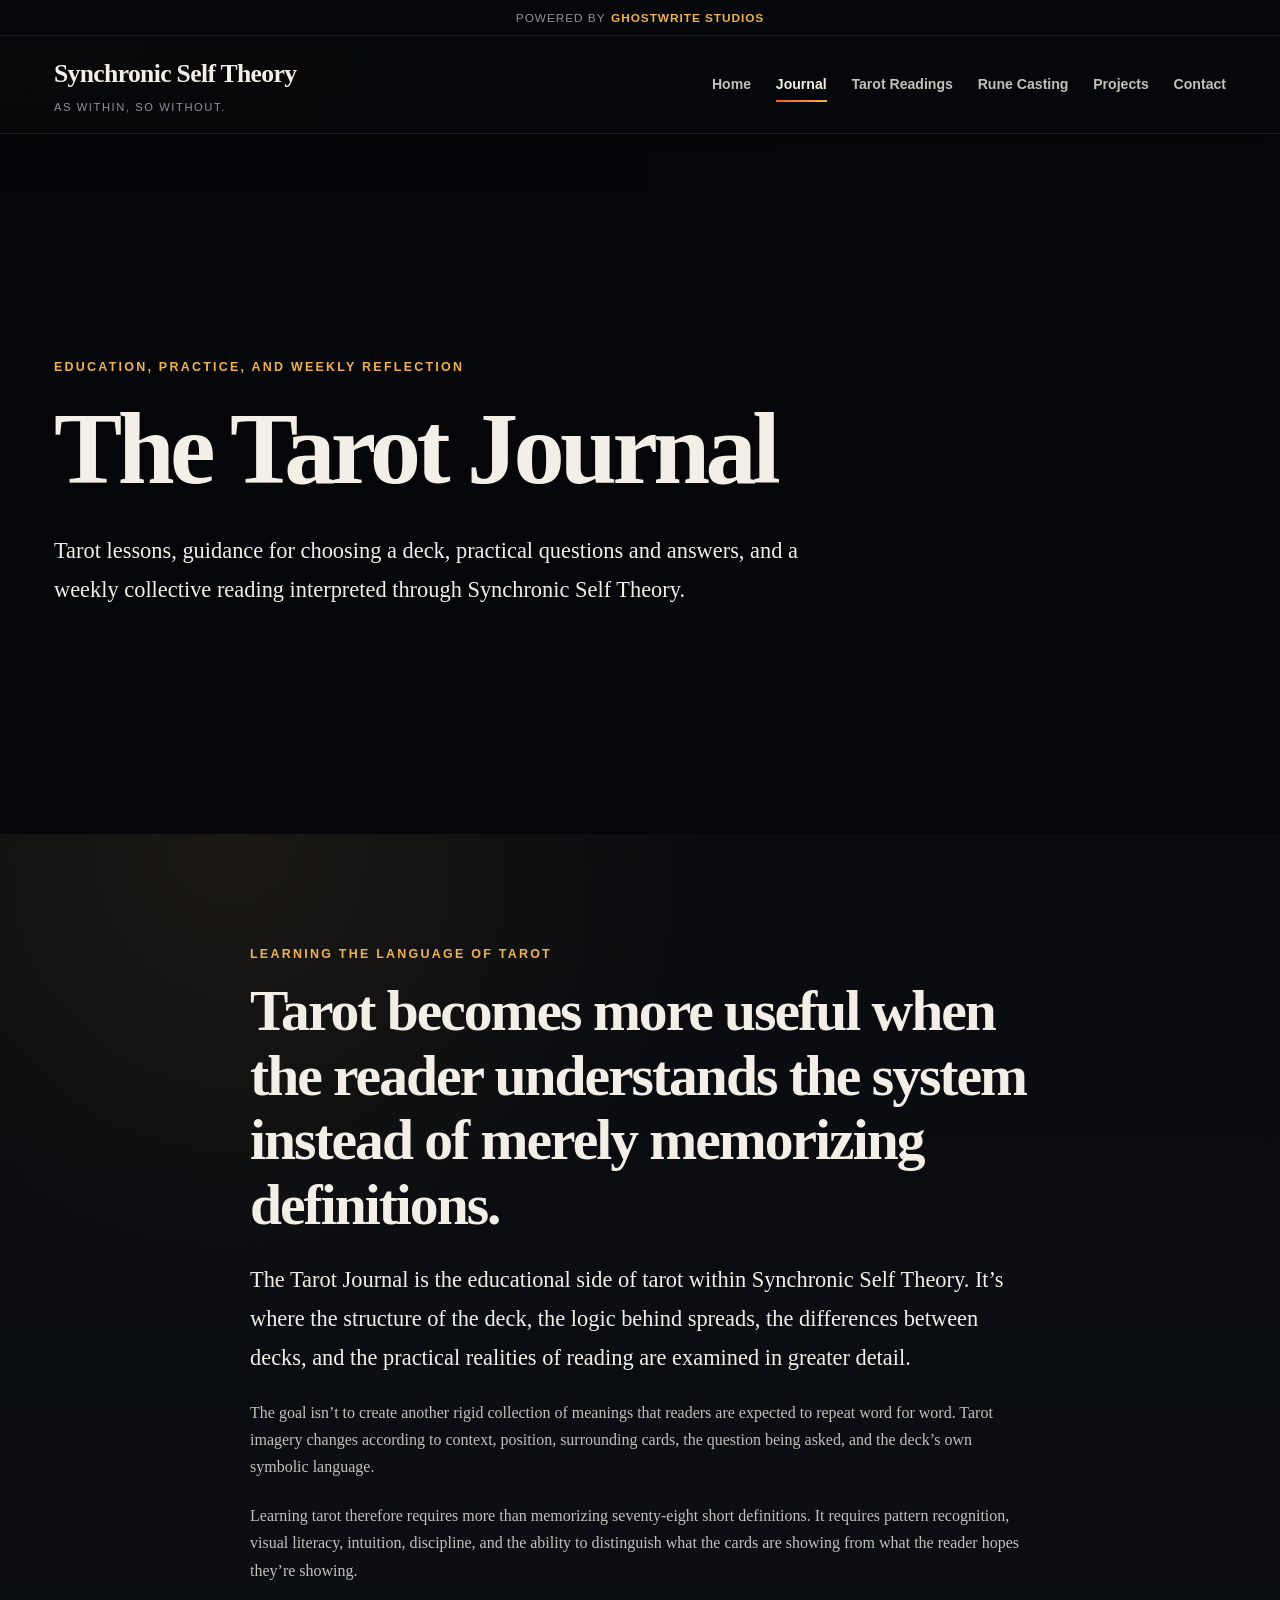
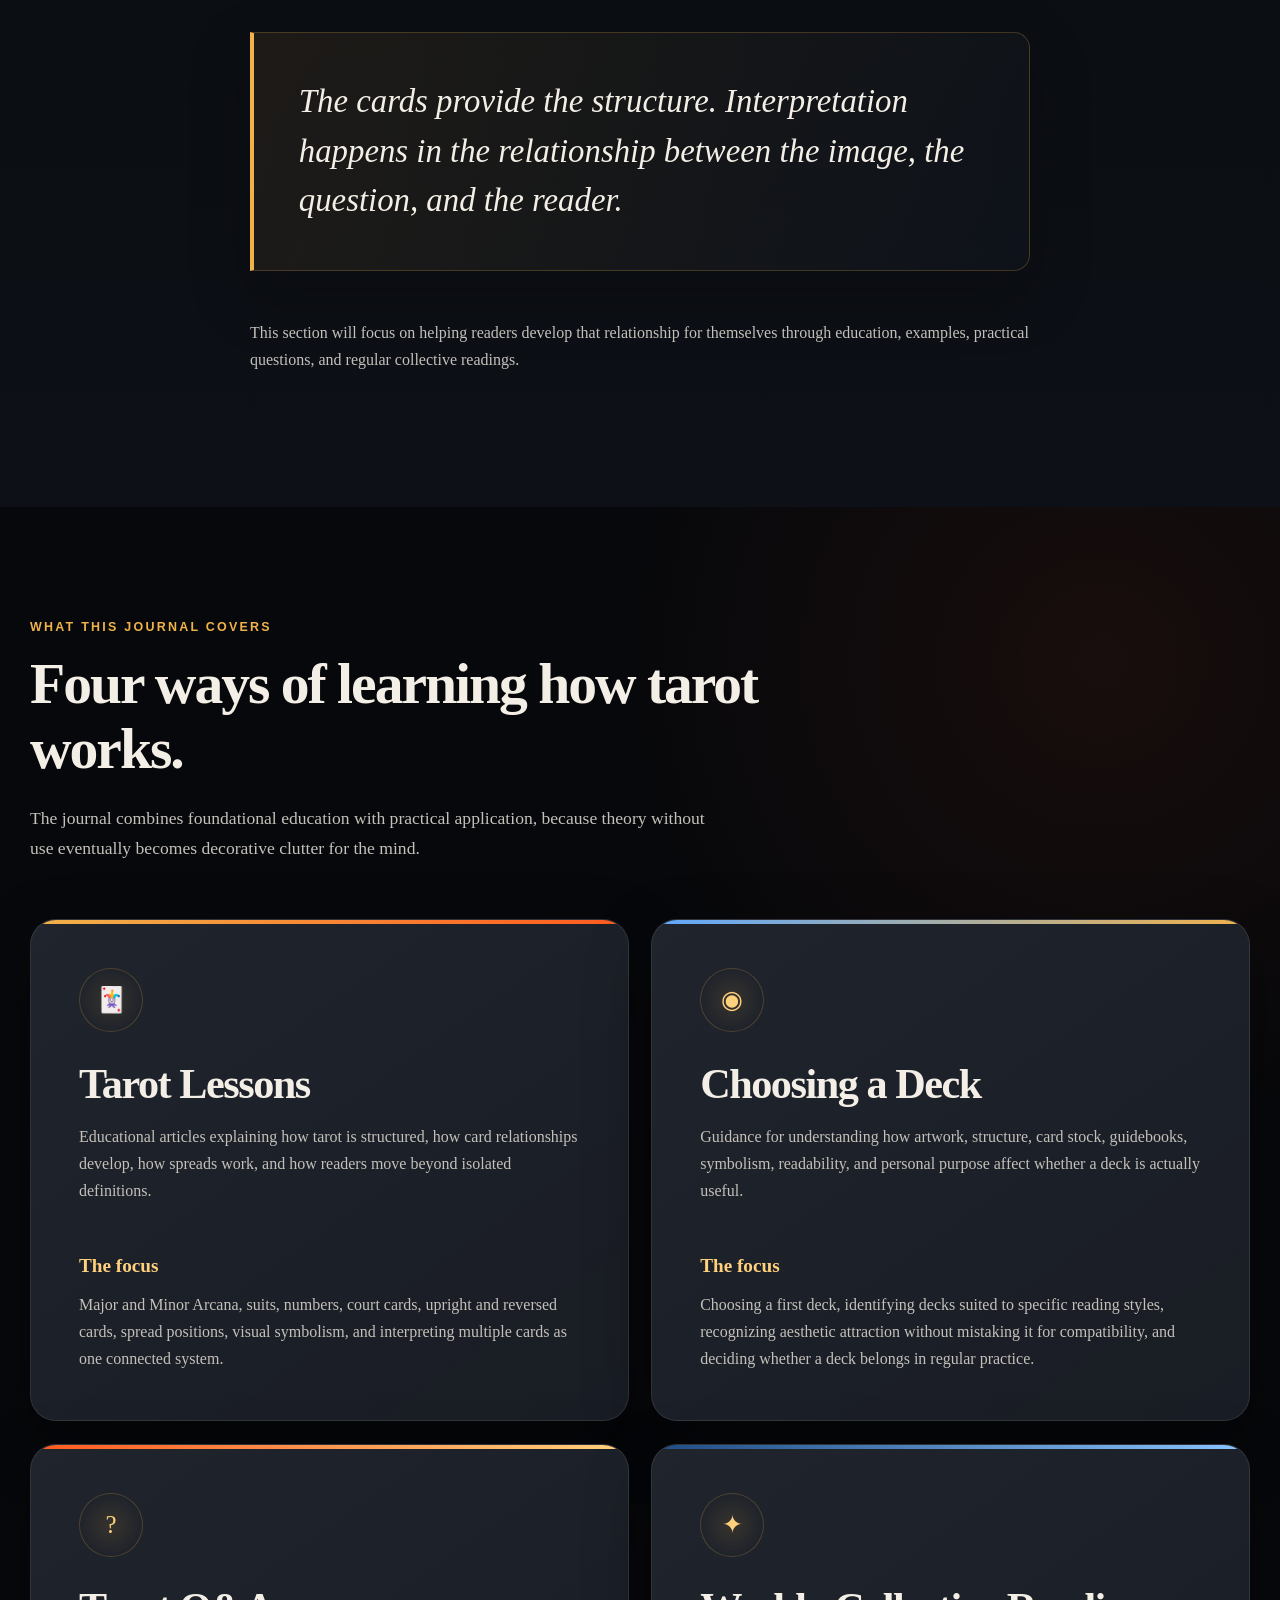
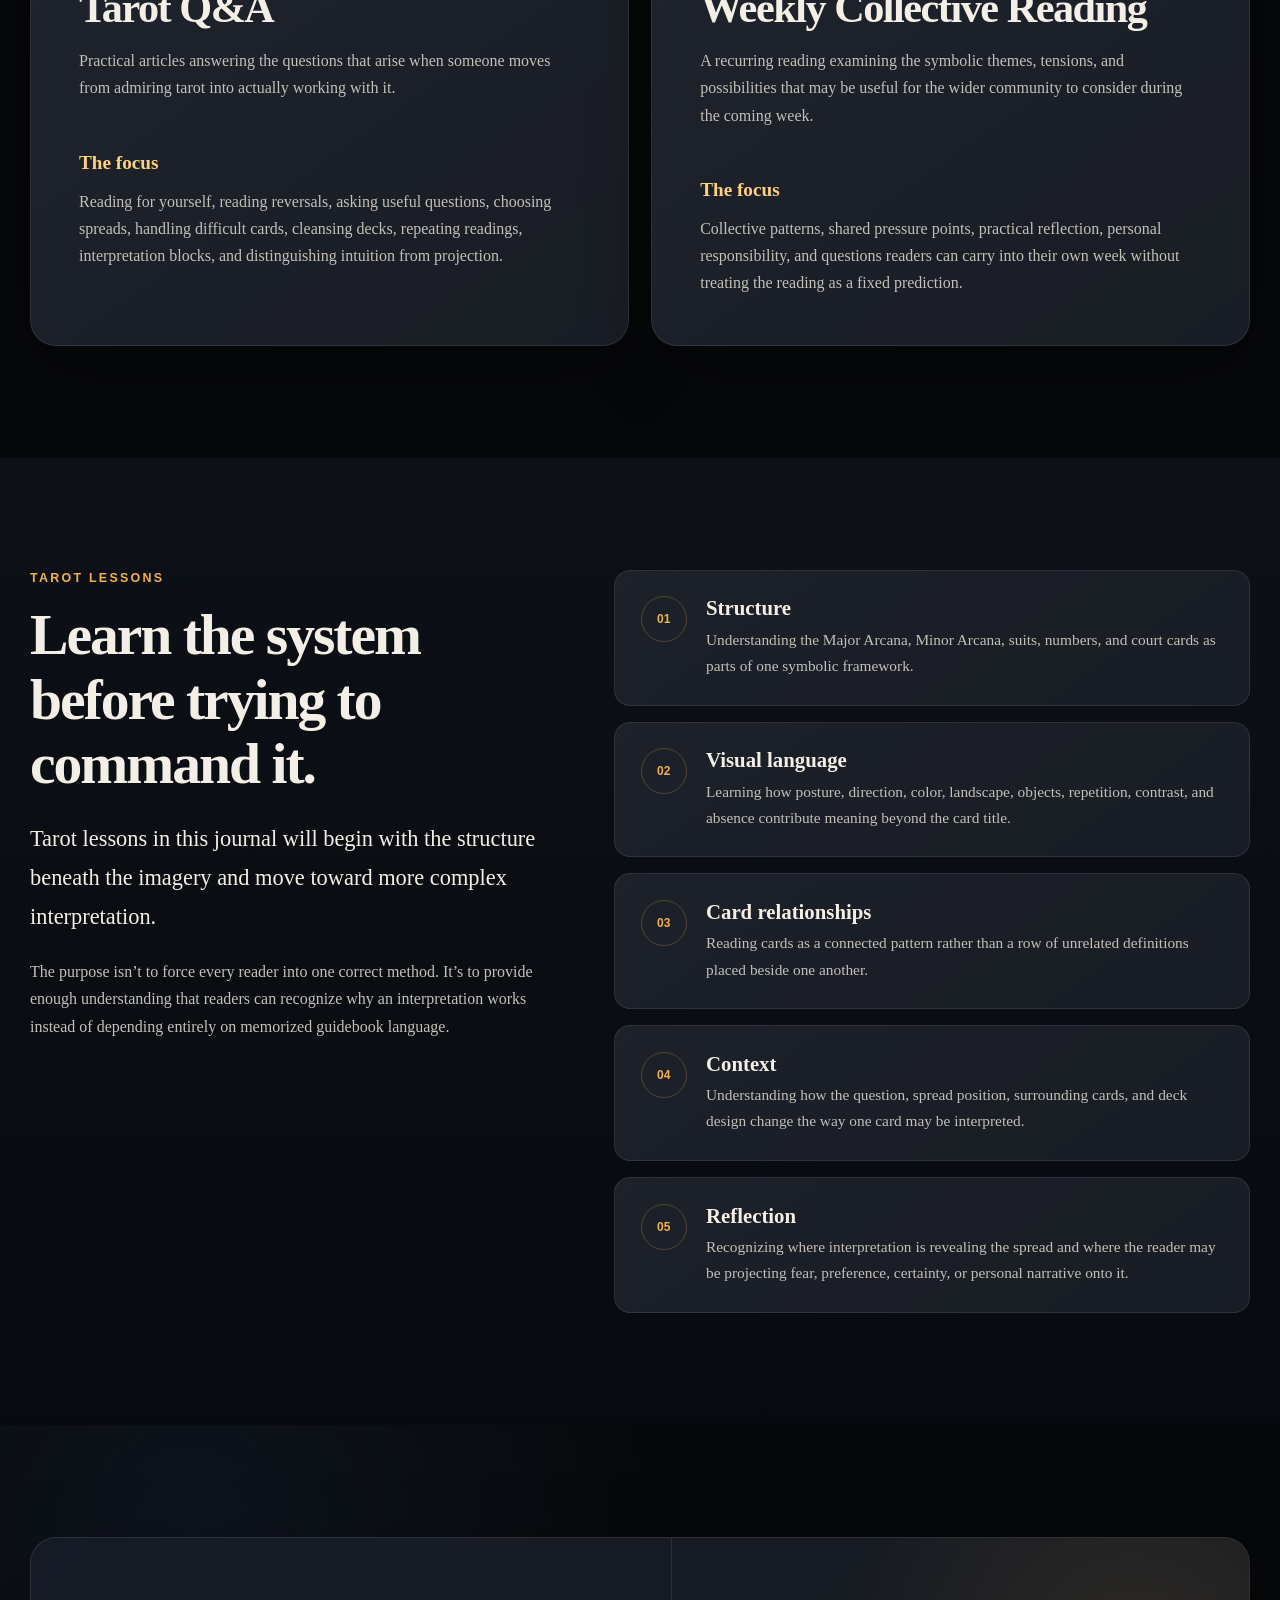
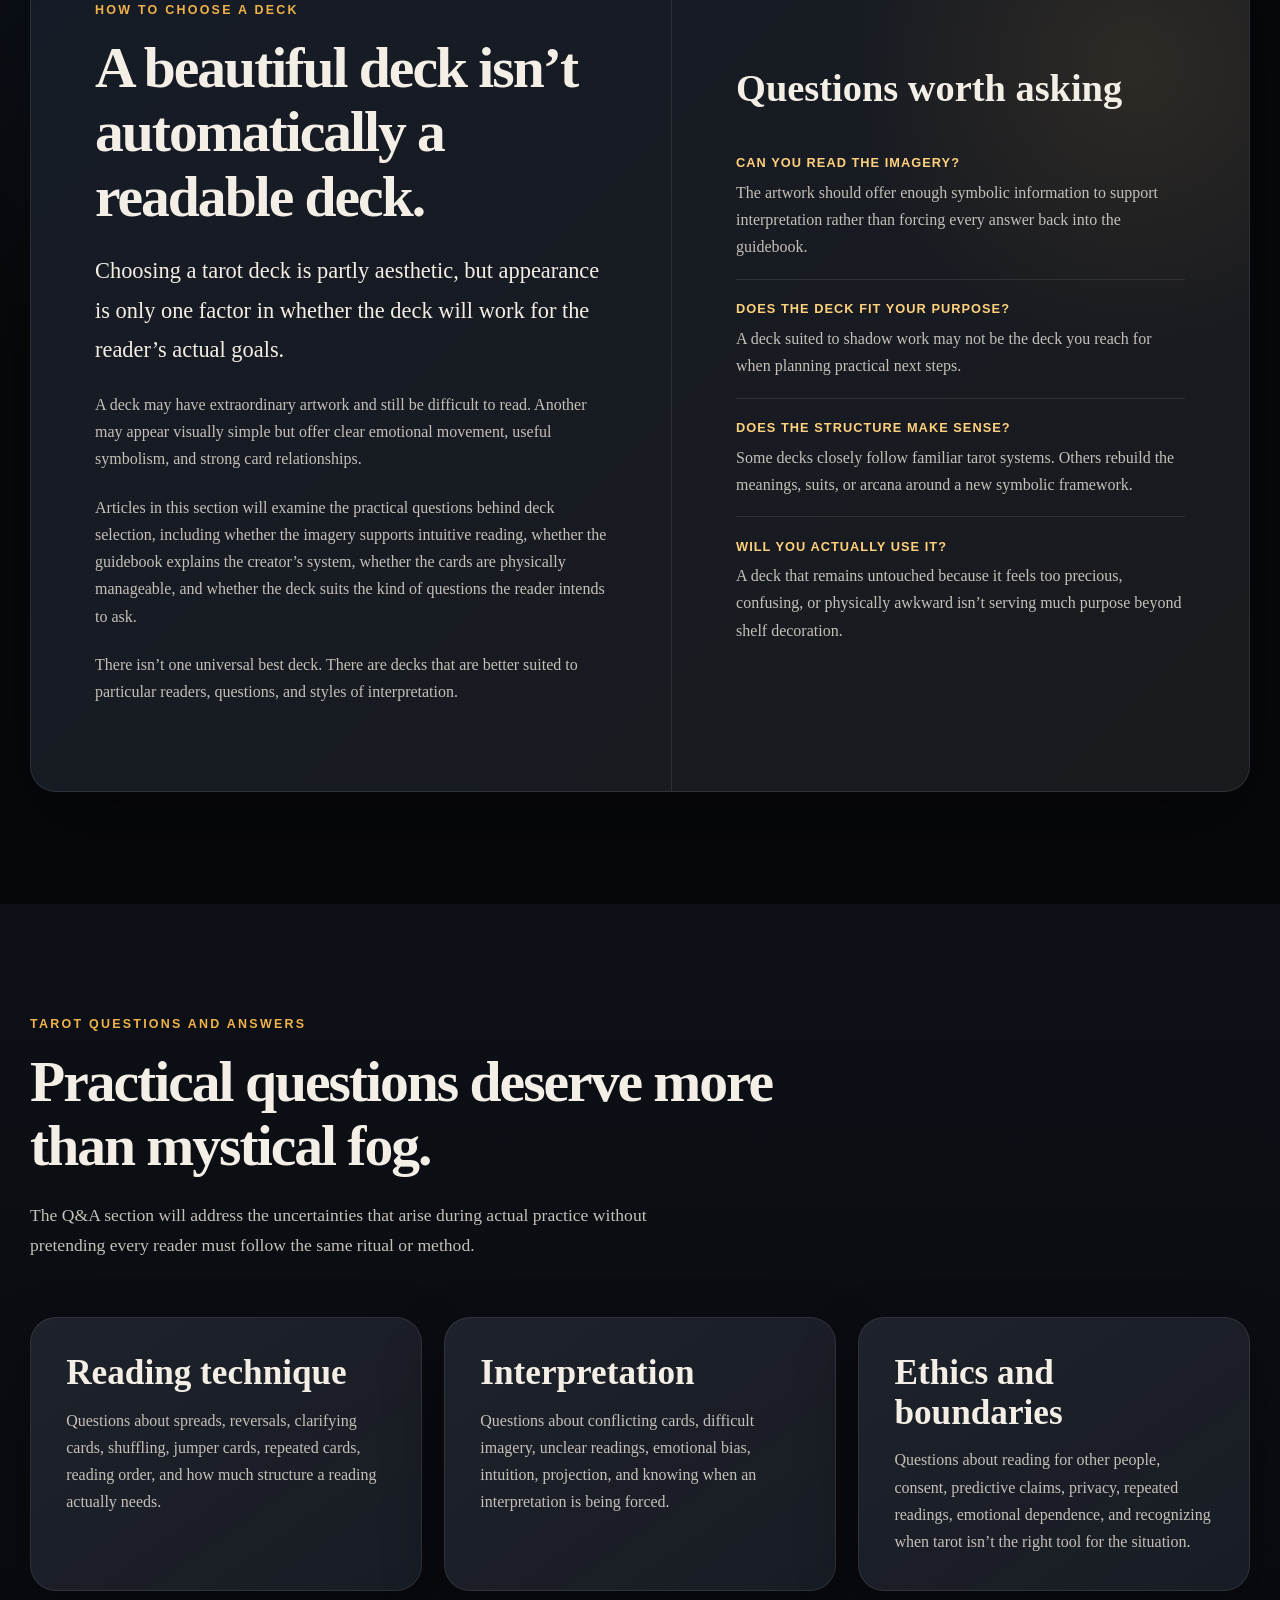
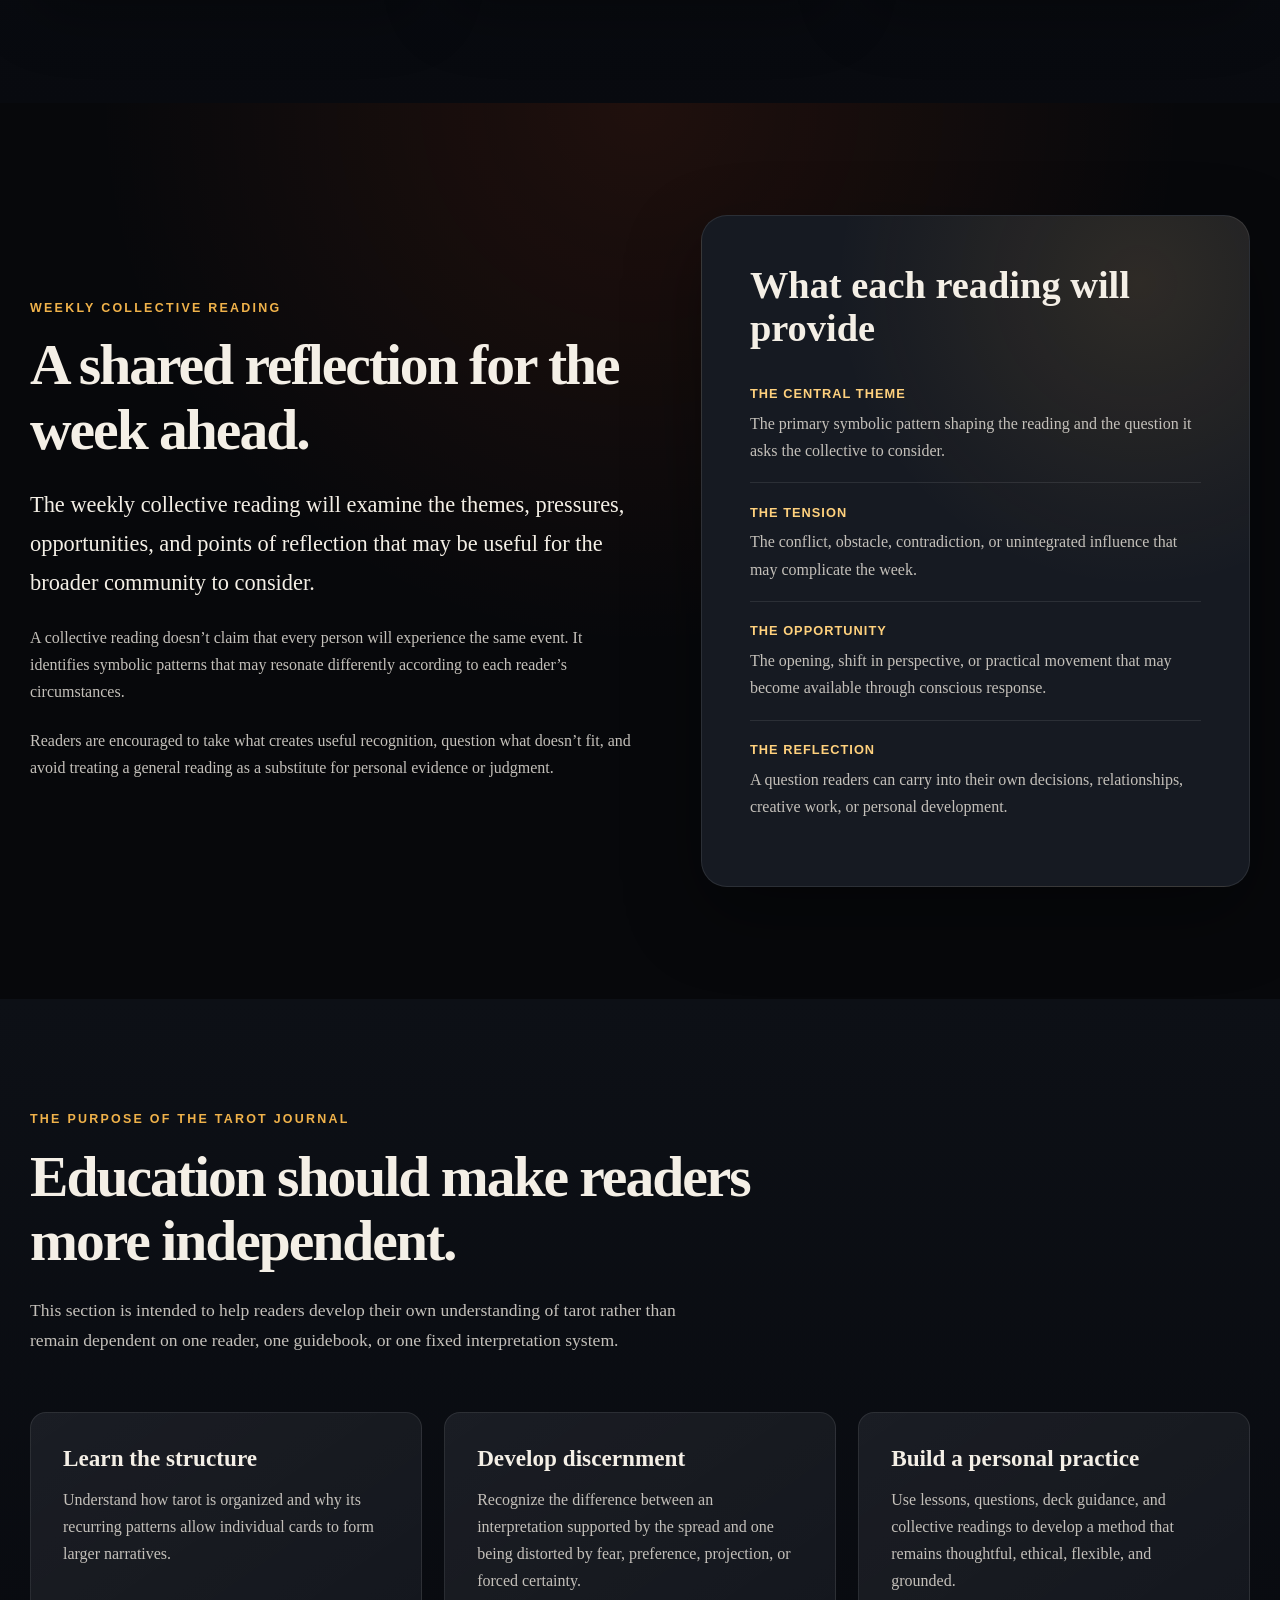
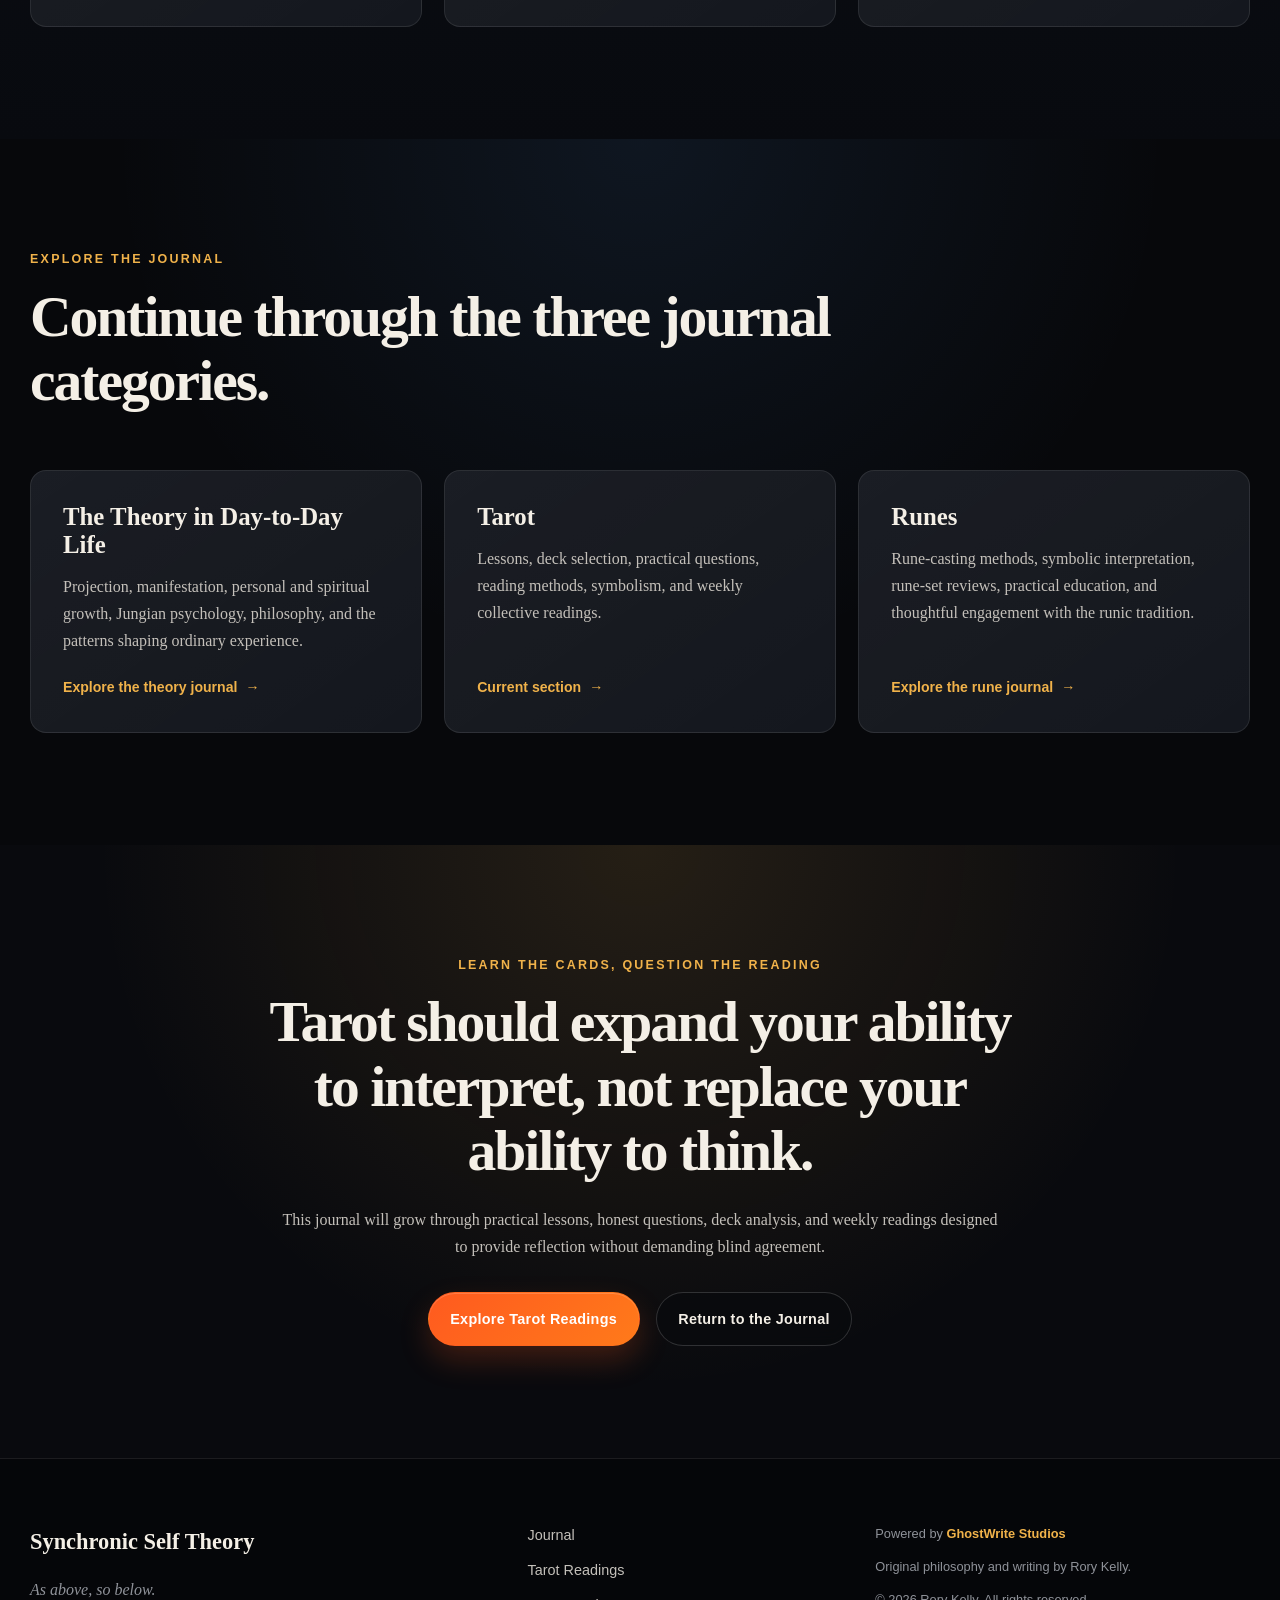
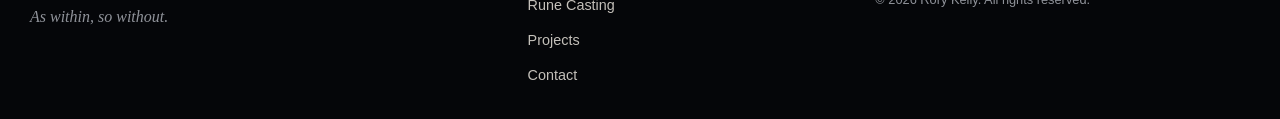
==== pages/journal/tarot.html @ 8499b9e8 "Add Synchronic Self Theory site content" ====
<!DOCTYPE html>
<html lang="en">
<head>
  <meta charset="UTF-8">

  <meta
    name="viewport"
    content="width=device-width, initial-scale=1.0"
  >

  <title>
    Tarot Journal | Synchronic Self Theory
  </title>

  <meta
    name="description"
    content="Explore tarot lessons, guidance for choosing a tarot deck, tarot Q&A articles, and weekly collective readings through the Synchronic Self Theory Journal."
  >

  <meta
    name="keywords"
    content="tarot lessons, how to choose a tarot deck, tarot questions and answers, weekly tarot reading, collective tarot reading, tarot education, Synchronic Self Theory, Rory Kelly"
  >

  <meta name="author" content="Rory Kelly">

  <meta
    property="og:title"
    content="Tarot Journal | Synchronic Self Theory"
  >

  <meta
    property="og:description"
    content="Tarot lessons, deck selection guidance, practical questions, and weekly collective readings."
  >

  <meta
    property="og:type"
    content="website"
  >

  <meta
    property="og:url"
    content="https://synchronicselftheory.com/pages/journal/tarot.html"
  >

  <meta
    property="og:image"
    content="https://synchronicselftheory.com/trickster-spread(1).png"
  >

  <link
    rel="canonical"
    href="https://synchronicselftheory.com/pages/journal/tarot.html"
  >

  <link
    rel="stylesheet"
    href="../../styles.css"
  >

  <style>
    /* ======================================================
       TAROT JOURNAL LANDING PAGE
       Applies only to pages/journal/tarot.html
       ====================================================== */

    .tarot-journal-hero {
      position: relative;
      display: grid;
      min-height: 700px;
      overflow: hidden;
      place-items: center;
      isolation: isolate;
    }

    .tarot-journal-hero::before {
      position: absolute;
      inset: 0;
      z-index: -3;
      background-image: url("../../trickster-spread(1).png");
      background-position: center 48%;
      background-size: cover;
      content: "";
      filter:
        brightness(0.42)
        contrast(1.08)
        saturate(0.82);
      transform: scale(1.025);
    }

    .tarot-journal-hero::after {
      position: absolute;
      inset: 0;
      z-index: -2;
      background:
        linear-gradient(
          90deg,
          rgba(5, 6, 9, 0.98) 0%,
          rgba(5, 6, 9, 0.84) 46%,
          rgba(5, 6, 9, 0.5) 76%,
          rgba(5, 6, 9, 0.67) 100%
        ),
        linear-gradient(
          180deg,
          rgba(5, 6, 9, 0.12) 0%,
          rgba(5, 6, 9, 0.34) 55%,
          rgba(5, 6, 9, 0.98) 100%
        );
      content: "";
    }

    .tarot-journal-hero-inner {
      width: min(100%, var(--max-width));
      margin: 0 auto;
      padding: 8rem 1.5rem;
    }

    .tarot-journal-hero-copy {
      max-width: 920px;
    }

    .tarot-journal-hero h1 {
      max-width: 1000px;
      margin-bottom: 1.5rem;
      font-size: clamp(3.3rem, 8vw, 7.2rem);
    }

    .tarot-journal-hero .lead {
      max-width: 790px;
      margin-bottom: 0;
    }

    .journal-introduction {
      background:
        radial-gradient(
          circle at 18% 0%,
          rgba(240, 178, 74, 0.08),
          transparent 30rem
        ),
        linear-gradient(
          180deg,
          #090b0f,
          #0d1016
        );
    }

    .journal-introduction .section-inner {
      max-width: 900px;
    }

    .journal-principle {
      margin: 3rem 0;
      padding: clamp(1.8rem, 4vw, 2.8rem);
      border: 1px solid rgba(240, 178, 74, 0.22);
      border-left: 4px solid var(--gold);
      border-radius:
        0
        var(--radius-medium)
        var(--radius-medium)
        0;
      background:
        linear-gradient(
          120deg,
          rgba(240, 178, 74, 0.08),
          rgba(94, 168, 255, 0.025)
        );
      box-shadow: 0 24px 60px rgba(0, 0, 0, 0.25);
    }

    .journal-principle p {
      margin-bottom: 0;
      color: var(--text-primary);
      font-size: clamp(1.3rem, 3vw, 2.05rem);
      font-style: italic;
      line-height: 1.5;
    }

    .coverage-section {
      background:
        radial-gradient(
          circle at 86% 10%,
          rgba(255, 90, 31, 0.07),
          transparent 30rem
        ),
        var(--background);
    }

    .coverage-grid {
      display: grid;
      gap: 1.4rem;
      grid-template-columns: repeat(2, minmax(0, 1fr));
    }

    .coverage-card {
      position: relative;
      display: flex;
      min-height: 100%;
      padding: clamp(2rem, 4vw, 3rem);
      overflow: hidden;
      border: 1px solid var(--border-subtle);
      border-radius: var(--radius-large);
      background:
        linear-gradient(
          145deg,
          rgba(255, 255, 255, 0.042),
          rgba(255, 255, 255, 0.01)
        ),
        var(--background-card);
      box-shadow: 0 25px 68px rgba(0, 0, 0, 0.33);
      flex-direction: column;
      transition:
        transform var(--transition),
        border-color var(--transition),
        box-shadow var(--transition),
        background var(--transition);
    }

    .coverage-card::before {
      position: absolute;
      top: 0;
      right: 0;
      left: 0;
      height: 4px;
      content: "";
    }

    .coverage-card:nth-child(1)::before {
      background: linear-gradient(
        90deg,
        var(--gold),
        var(--fire)
      );
    }

    .coverage-card:nth-child(2)::before {
      background: linear-gradient(
        90deg,
        var(--storm),
        var(--gold)
      );
    }

    .coverage-card:nth-child(3)::before {
      background: linear-gradient(
        90deg,
        var(--fire),
        var(--gold-soft)
      );
    }

    .coverage-card:nth-child(4)::before {
      background: linear-gradient(
        90deg,
        var(--storm-deep),
        var(--storm-bright)
      );
    }

    .coverage-card:hover {
      border-color: rgba(240, 178, 74, 0.34);
      background: var(--background-card-hover);
      box-shadow: 0 34px 80px rgba(0, 0, 0, 0.43);
      transform: translateY(-6px);
    }

    .coverage-icon {
      display: grid;
      width: 64px;
      height: 64px;
      margin-bottom: 1.7rem;
      border: 1px solid rgba(240, 178, 74, 0.22);
      border-radius: 50%;
      background:
        radial-gradient(
          circle,
          rgba(240, 178, 74, 0.12),
          transparent 72%
        );
      color: var(--gold-soft);
      font-size: 1.55rem;
      place-items: center;
    }

    .coverage-card h2 {
      margin-bottom: 1rem;
      font-size: clamp(1.9rem, 3.3vw, 3rem);
    }

    .coverage-card h3 {
      margin-top: 1.8rem;
      color: var(--gold-soft);
      font-size: 1.2rem;
    }

    .coverage-card p:last-child {
      margin-bottom: 0;
    }

    .coverage-card p {
      flex-grow: 0;
    }

    .lesson-section {
      background:
        linear-gradient(
          180deg,
          #0d1016,
          #080a0f
        );
    }

    .lesson-layout {
      display: grid;
      align-items: start;
      gap: 4rem;
      grid-template-columns:
        minmax(0, 0.9fr)
        minmax(0, 1.1fr);
    }

    .lesson-copy {
      position: sticky;
      top: 2rem;
    }

    .lesson-copy h2 {
      font-size: clamp(2.3rem, 4.5vw, 4.2rem);
    }

    .lesson-list {
      display: grid;
      gap: 1rem;
    }

    .lesson-item {
      display: grid;
      padding: 1.6rem;
      border: 1px solid var(--border-subtle);
      border-radius: var(--radius-medium);
      background:
        linear-gradient(
          145deg,
          rgba(255, 255, 255, 0.032),
          rgba(255, 255, 255, 0.008)
        ),
        var(--background-card);
      gap: 1.2rem;
      grid-template-columns: auto minmax(0, 1fr);
    }

    .lesson-number {
      display: grid;
      width: 46px;
      height: 46px;
      border: 1px solid rgba(240, 178, 74, 0.25);
      border-radius: 50%;
      color: var(--gold);
      font-family:
        Arial,
        Helvetica,
        sans-serif;
      font-size: 0.75rem;
      font-weight: 800;
      place-items: center;
    }

    .lesson-item h3 {
      margin-bottom: 0.45rem;
      font-size: 1.3rem;
    }

    .lesson-item p {
      margin-bottom: 0;
      font-size: 0.96rem;
    }

    .deck-choice-section {
      background:
        radial-gradient(
          circle at 15% 10%,
          rgba(94, 168, 255, 0.08),
          transparent 29rem
        ),
        var(--background);
    }

    .deck-choice-panel {
      display: grid;
      overflow: hidden;
      border: 1px solid var(--border-subtle);
      border-radius: var(--radius-large);
      background:
        linear-gradient(
          135deg,
          rgba(94, 168, 255, 0.045),
          rgba(240, 178, 74, 0.035)
        ),
        var(--background-raised);
      box-shadow: 0 32px 86px rgba(0, 0, 0, 0.38);
      grid-template-columns:
        minmax(0, 1fr)
        minmax(0, 0.9fr);
    }

    .deck-choice-copy,
    .deck-choice-questions {
      padding: clamp(2.2rem, 5vw, 4.5rem);
    }

    .deck-choice-copy {
      border-right: 1px solid var(--border-subtle);
    }

    .deck-choice-copy h2 {
      font-size: clamp(2.3rem, 4.5vw, 4.2rem);
    }

    .deck-choice-questions {
      display: flex;
      justify-content: center;
      background:
        radial-gradient(
          circle at 80% 15%,
          rgba(240, 178, 74, 0.1),
          transparent 18rem
        );
      flex-direction: column;
    }

    .deck-choice-questions h3 {
      margin-bottom: 1.5rem;
      font-size: clamp(1.8rem, 3vw, 2.7rem);
    }

    .choice-question {
      padding: 1.15rem 0;
      border-bottom: 1px solid var(--border-subtle);
    }

    .choice-question:last-child {
      border-bottom: 0;
    }

    .choice-question strong {
      display: block;
      margin-bottom: 0.3rem;
      color: var(--gold-soft);
      font-family:
        Arial,
        Helvetica,
        sans-serif;
      font-size: 0.8rem;
      letter-spacing: 0.08em;
      text-transform: uppercase;
    }

    .choice-question p {
      margin-bottom: 0;
    }

    .qa-section {
      background:
        linear-gradient(
          180deg,
          #0d1016,
          #080a0f
        );
    }

    .qa-grid {
      display: grid;
      gap: 1.4rem;
      grid-template-columns: repeat(3, minmax(0, 1fr));
    }

    .qa-card {
      padding: 2.2rem;
      border: 1px solid var(--border-subtle);
      border-radius: var(--radius-large);
      background:
        linear-gradient(
          145deg,
          rgba(255, 255, 255, 0.036),
          rgba(255, 255, 255, 0.009)
        ),
        var(--background-card);
      box-shadow: 0 24px 62px rgba(0, 0, 0, 0.3);
    }

    .qa-card h3 {
      font-size: clamp(1.55rem, 2.8vw, 2.2rem);
    }

    .qa-card p:last-child {
      margin-bottom: 0;
    }

    .collective-section {
      background:
        radial-gradient(
          circle at 50% 0%,
          rgba(255, 90, 31, 0.1),
          transparent 34rem
        ),
        var(--background);
    }

    .collective-layout {
      display: grid;
      align-items: center;
      gap: 4rem;
      grid-template-columns:
        minmax(0, 1.05fr)
        minmax(0, 0.95fr);
    }

    .collective-copy h2 {
      font-size: clamp(2.3rem, 4.5vw, 4.2rem);
    }

    .collective-panel {
      padding: clamp(2rem, 4vw, 3rem);
      border: 1px solid var(--border-subtle);
      border-radius: var(--radius-large);
      background:
        radial-gradient(
          circle at 80% 10%,
          rgba(240, 178, 74, 0.11),
          transparent 19rem
        ),
        var(--background-card);
      box-shadow: 0 28px 74px rgba(0, 0, 0, 0.38);
    }

    .collective-panel h3 {
      font-size: clamp(1.8rem, 3vw, 2.7rem);
    }

    .collective-detail {
      padding: 1.15rem 0;
      border-bottom: 1px solid var(--border-subtle);
    }

    .collective-detail:last-child {
      border-bottom: 0;
    }

    .collective-detail strong {
      display: block;
      margin-bottom: 0.3rem;
      color: var(--gold-soft);
      font-family:
        Arial,
        Helvetica,
        sans-serif;
      font-size: 0.8rem;
      letter-spacing: 0.08em;
      text-transform: uppercase;
    }

    .collective-detail p {
      margin-bottom: 0;
    }

    .journal-purpose-section {
      background:
        linear-gradient(
          180deg,
          #0d1016,
          #080a0f
        );
    }

    .purpose-grid {
      display: grid;
      gap: 1.4rem;
      grid-template-columns: repeat(3, minmax(0, 1fr));
    }

    .purpose-card {
      padding: 2rem;
      border: 1px solid var(--border-subtle);
      border-radius: var(--radius-medium);
      background:
        linear-gradient(
          145deg,
          rgba(255, 255, 255, 0.035),
          rgba(255, 255, 255, 0.009)
        ),
        var(--background-raised);
    }

    .purpose-card h3 {
      font-size: 1.45rem;
    }

    .purpose-card p:last-child {
      margin-bottom: 0;
    }

    .category-navigation {
      background:
        radial-gradient(
          circle at 50% 0%,
          rgba(94, 168, 255, 0.09),
          transparent 33rem
        ),
        var(--background);
    }

    .category-grid {
      display: grid;
      gap: 1.4rem;
      grid-template-columns: repeat(3, minmax(0, 1fr));
    }

    .category-card {
      display: flex;
      min-height: 100%;
      padding: 2rem;
      border: 1px solid var(--border-subtle);
      border-radius: var(--radius-medium);
      background:
        linear-gradient(
          145deg,
          rgba(255, 255, 255, 0.035),
          rgba(255, 255, 255, 0.009)
        ),
        var(--background-raised);
      flex-direction: column;
      transition:
        transform var(--transition),
        border-color var(--transition),
        box-shadow var(--transition);
    }

    .category-card:hover,
    .category-card:focus-visible {
      border-color: rgba(240, 178, 74, 0.34);
      box-shadow: 0 26px 65px rgba(0, 0, 0, 0.36);
      transform: translateY(-5px);
    }

    .category-card h3 {
      font-size: 1.55rem;
    }

    .category-card p {
      flex-grow: 1;
    }

    .category-link {
      display: inline-flex;
      align-items: center;
      gap: 0.5rem;
      color: var(--gold);
      font-family:
        Arial,
        Helvetica,
        sans-serif;
      font-size: 0.88rem;
      font-weight: 700;
      transition:
        color var(--transition),
        gap var(--transition);
    }

    .category-card:hover .category-link,
    .category-card:focus-visible .category-link {
      gap: 0.8rem;
      color: var(--gold-soft);
    }

    .tarot-journal-closing {
      overflow: hidden;
      background:
        radial-gradient(
          circle at 50% 0%,
          rgba(240, 178, 74, 0.12),
          transparent 34rem
        ),
        #090a0e;
      text-align: center;
    }

    .tarot-journal-closing p:not(.section-label) {
      max-width: 720px;
      margin-right: auto;
      margin-left: auto;
    }

    .closing-actions {
      display: flex;
      flex-wrap: wrap;
      justify-content: center;
      gap: 1rem;
      margin-top: 2rem;
    }

    @media (max-width: 980px) {
      .lesson-layout,
      .collective-layout {
        grid-template-columns: 1fr;
      }

      .lesson-copy {
        position: static;
      }

      .deck-choice-panel {
        grid-template-columns: 1fr;
      }

      .deck-choice-copy {
        border-right: 0;
        border-bottom: 1px solid var(--border-subtle);
      }

      .qa-grid,
      .purpose-grid,
      .category-grid {
        grid-template-columns: 1fr;
      }
    }

    @media (max-width: 760px) {
      .tarot-journal-hero {
        min-height: 620px;
      }

      .tarot-journal-hero-inner {
        padding-top: 7rem;
        padding-bottom: 7rem;
      }

      .coverage-grid {
        grid-template-columns: 1fr;
      }

      .closing-actions {
        align-items: stretch;
        flex-direction: column;
      }

      .closing-actions .button {
        width: 100%;
      }
    }
  </style>
</head>

<body>

  <!-- ======================================================
       SITE HEADER
       ====================================================== -->

  <header class="site-header">

    <div class="studio-credit studio-credit-top">
      <span>Powered by</span>

      <a
        href="https://ghostwritestudios.com/"
        target="_blank"
        rel="noopener noreferrer"
      >
        GhostWrite Studios
      </a>
    </div>

    <div class="header-inner">

      <a
        class="site-identity"
        href="../../index.html"
        aria-label="Synchronic Self Theory home"
      >
        <span class="site-name">
          Synchronic Self Theory
        </span>

        <span class="site-motto">
          As within, so without.
        </span>
      </a>

      <button
        class="menu-toggle"
        type="button"
        aria-label="Open navigation menu"
        aria-expanded="false"
        aria-controls="primary-navigation"
      >
        <span></span>
        <span></span>
        <span></span>
      </button>

      <nav
        id="primary-navigation"
        class="primary-navigation"
        aria-label="Primary navigation"
      >
        <a href="../../index.html">
          Home
        </a>

        <a
          class="active"
          href="../journal.html"
        >
          Journal
        </a>

        <a href="../tarot.html">
          Tarot Readings
        </a>

        <a href="../runes.html">
          Rune Casting
        </a>

        <a href="../projects.html">
          Projects
        </a>

        <a href="../contact.html">
          Contact
        </a>
      </nav>

    </div>

  </header>


  <main>

    <!-- ======================================================
         HERO
         ====================================================== -->

    <section class="tarot-journal-hero">

      <div class="tarot-journal-hero-inner">

        <div class="tarot-journal-hero-copy">

          <p class="eyebrow">
            Education, practice, and weekly reflection
          </p>

          <h1>
            The Tarot Journal
          </h1>

          <p class="lead">
            Tarot lessons, guidance for choosing a deck, practical
            questions and answers, and a weekly collective reading
            interpreted through Synchronic Self Theory.
          </p>

        </div>

      </div>

    </section>


    <!-- ======================================================
         INTRODUCTION
         ====================================================== -->

    <section class="section journal-introduction">

      <div class="section-inner narrow">

        <p class="section-label">
          Learning the Language of Tarot
        </p>

        <h2>
          Tarot becomes more useful when the reader understands the
          system instead of merely memorizing definitions.
        </h2>

        <p class="lead">
          The Tarot Journal is the educational side of tarot within
          Synchronic Self Theory. It’s where the structure of the deck,
          the logic behind spreads, the differences between decks, and
          the practical realities of reading are examined in greater
          detail.
        </p>

        <p>
          The goal isn’t to create another rigid collection of meanings
          that readers are expected to repeat word for word. Tarot
          imagery changes according to context, position, surrounding
          cards, the question being asked, and the deck’s own symbolic
          language.
        </p>

        <p>
          Learning tarot therefore requires more than memorizing
          seventy-eight short definitions. It requires pattern
          recognition, visual literacy, intuition, discipline, and the
          ability to distinguish what the cards are showing from what
          the reader hopes they’re showing.
        </p>

        <div class="journal-principle">

          <p>
            The cards provide the structure. Interpretation happens in
            the relationship between the image, the question, and the
            reader.
          </p>

        </div>

        <p>
          This section will focus on helping readers develop that
          relationship for themselves through education, examples,
          practical questions, and regular collective readings.
        </p>

      </div>

    </section>


    <!-- ======================================================
         COVERAGE
         ====================================================== -->

    <section class="section coverage-section">

      <div class="section-inner">

        <div class="section-heading">

          <p class="section-label">
            What This Journal Covers
          </p>

          <h2>
            Four ways of learning how tarot works.
          </h2>

          <p>
            The journal combines foundational education with practical
            application, because theory without use eventually becomes
            decorative clutter for the mind.
          </p>

        </div>

        <div class="coverage-grid">

          <article class="coverage-card">

            <div
              class="coverage-icon"
              aria-hidden="true"
            >
              🃏
            </div>

            <h2>
              Tarot Lessons
            </h2>

            <p>
              Educational articles explaining how tarot is structured,
              how card relationships develop, how spreads work, and how
              readers move beyond isolated definitions.
            </p>

            <h3>
              The focus
            </h3>

            <p>
              Major and Minor Arcana, suits, numbers, court cards,
              upright and reversed cards, spread positions, visual
              symbolism, and interpreting multiple cards as one
              connected system.
            </p>

          </article>


          <article class="coverage-card">

            <div
              class="coverage-icon"
              aria-hidden="true"
            >
              ◉
            </div>

            <h2>
              Choosing a Deck
            </h2>

            <p>
              Guidance for understanding how artwork, structure, card
              stock, guidebooks, symbolism, readability, and personal
              purpose affect whether a deck is actually useful.
            </p>

            <h3>
              The focus
            </h3>

            <p>
              Choosing a first deck, identifying decks suited to
              specific reading styles, recognizing aesthetic attraction
              without mistaking it for compatibility, and deciding
              whether a deck belongs in regular practice.
            </p>

          </article>


          <article class="coverage-card">

            <div
              class="coverage-icon"
              aria-hidden="true"
            >
              ?
            </div>

            <h2>
              Tarot Q&amp;A
            </h2>

            <p>
              Practical articles answering the questions that arise
              when someone moves from admiring tarot into actually
              working with it.
            </p>

            <h3>
              The focus
            </h3>

            <p>
              Reading for yourself, reading reversals, asking useful
              questions, choosing spreads, handling difficult cards,
              cleansing decks, repeating readings, interpretation
              blocks, and distinguishing intuition from projection.
            </p>

          </article>


          <article class="coverage-card">

            <div
              class="coverage-icon"
              aria-hidden="true"
            >
              ✦
            </div>

            <h2>
              Weekly Collective Reading
            </h2>

            <p>
              A recurring reading examining the symbolic themes,
              tensions, and possibilities that may be useful for the
              wider community to consider during the coming week.
            </p>

            <h3>
              The focus
            </h3>

            <p>
              Collective patterns, shared pressure points, practical
              reflection, personal responsibility, and questions
              readers can carry into their own week without treating
              the reading as a fixed prediction.
            </p>

          </article>

        </div>

      </div>

    </section>


    <!-- ======================================================
         TAROT LESSONS
         ====================================================== -->

    <section class="section lesson-section">

      <div class="section-inner lesson-layout">

        <div class="lesson-copy">

          <p class="section-label">
            Tarot Lessons
          </p>

          <h2>
            Learn the system before trying to command it.
          </h2>

          <p class="lead">
            Tarot lessons in this journal will begin with the structure
            beneath the imagery and move toward more complex
            interpretation.
          </p>

          <p>
            The purpose isn’t to force every reader into one correct
            method. It’s to provide enough understanding that readers
            can recognize why an interpretation works instead of
            depending entirely on memorized guidebook language.
          </p>

        </div>


        <div class="lesson-list">

          <article class="lesson-item">

            <span class="lesson-number">
              01
            </span>

            <div>
              <h3>
                Structure
              </h3>

              <p>
                Understanding the Major Arcana, Minor Arcana, suits,
                numbers, and court cards as parts of one symbolic
                framework.
              </p>
            </div>

          </article>


          <article class="lesson-item">

            <span class="lesson-number">
              02
            </span>

            <div>
              <h3>
                Visual language
              </h3>

              <p>
                Learning how posture, direction, color, landscape,
                objects, repetition, contrast, and absence contribute
                meaning beyond the card title.
              </p>
            </div>

          </article>


          <article class="lesson-item">

            <span class="lesson-number">
              03
            </span>

            <div>
              <h3>
                Card relationships
              </h3>

              <p>
                Reading cards as a connected pattern rather than a row
                of unrelated definitions placed beside one another.
              </p>
            </div>

          </article>


          <article class="lesson-item">

            <span class="lesson-number">
              04
            </span>

            <div>
              <h3>
                Context
              </h3>

              <p>
                Understanding how the question, spread position,
                surrounding cards, and deck design change the way one
                card may be interpreted.
              </p>
            </div>

          </article>


          <article class="lesson-item">

            <span class="lesson-number">
              05
            </span>

            <div>
              <h3>
                Reflection
              </h3>

              <p>
                Recognizing where interpretation is revealing the
                spread and where the reader may be projecting fear,
                preference, certainty, or personal narrative onto it.
              </p>
            </div>

          </article>

        </div>

      </div>

    </section>


    <!-- ======================================================
         CHOOSING A DECK
         ====================================================== -->

    <section class="section deck-choice-section">

      <div class="section-inner">

        <div class="deck-choice-panel">

          <div class="deck-choice-copy">

            <p class="section-label">
              How to Choose a Deck
            </p>

            <h2>
              A beautiful deck isn’t automatically a readable deck.
            </h2>

            <p class="lead">
              Choosing a tarot deck is partly aesthetic, but appearance
              is only one factor in whether the deck will work for the
              reader’s actual goals.
            </p>

            <p>
              A deck may have extraordinary artwork and still be
              difficult to read. Another may appear visually simple but
              offer clear emotional movement, useful symbolism, and
              strong card relationships.
            </p>

            <p>
              Articles in this section will examine the practical
              questions behind deck selection, including whether the
              imagery supports intuitive reading, whether the guidebook
              explains the creator’s system, whether the cards are
              physically manageable, and whether the deck suits the
              kind of questions the reader intends to ask.
            </p>

            <p>
              There isn’t one universal best deck. There are decks that
              are better suited to particular readers, questions, and
              styles of interpretation.
            </p>

          </div>


          <div class="deck-choice-questions">

            <h3>
              Questions worth asking
            </h3>

            <div class="choice-question">

              <strong>
                Can you read the imagery?
              </strong>

              <p>
                The artwork should offer enough symbolic information to
                support interpretation rather than forcing every answer
                back into the guidebook.
              </p>

            </div>

            <div class="choice-question">

              <strong>
                Does the deck fit your purpose?
              </strong>

              <p>
                A deck suited to shadow work may not be the deck you
                reach for when planning practical next steps.
              </p>

            </div>

            <div class="choice-question">

              <strong>
                Does the structure make sense?
              </strong>

              <p>
                Some decks closely follow familiar tarot systems. Others
                rebuild the meanings, suits, or arcana around a new
                symbolic framework.
              </p>

            </div>

            <div class="choice-question">

              <strong>
                Will you actually use it?
              </strong>

              <p>
                A deck that remains untouched because it feels too
                precious, confusing, or physically awkward isn’t
                serving much purpose beyond shelf decoration.
              </p>

            </div>

          </div>

        </div>

      </div>

    </section>


    <!-- ======================================================
         Q&A
         ====================================================== -->

    <section class="section qa-section">

      <div class="section-inner">

        <div class="section-heading">

          <p class="section-label">
            Tarot Questions and Answers
          </p>

          <h2>
            Practical questions deserve more than mystical fog.
          </h2>

          <p>
            The Q&amp;A section will address the uncertainties that arise
            during actual practice without pretending every reader must
            follow the same ritual or method.
          </p>

        </div>

        <div class="qa-grid">

          <article class="qa-card">

            <h3>
              Reading technique
            </h3>

            <p>
              Questions about spreads, reversals, clarifying cards,
              shuffling, jumper cards, repeated cards, reading order,
              and how much structure a reading actually needs.
            </p>

          </article>


          <article class="qa-card">

            <h3>
              Interpretation
            </h3>

            <p>
              Questions about conflicting cards, difficult imagery,
              unclear readings, emotional bias, intuition, projection,
              and knowing when an interpretation is being forced.
            </p>

          </article>


          <article class="qa-card">

            <h3>
              Ethics and boundaries
            </h3>

            <p>
              Questions about reading for other people, consent,
              predictive claims, privacy, repeated readings, emotional
              dependence, and recognizing when tarot isn’t the right
              tool for the situation.
            </p>

          </article>

        </div>

      </div>

    </section>


    <!-- ======================================================
         WEEKLY COLLECTIVE READING
         ====================================================== -->

    <section class="section collective-section">

      <div class="section-inner collective-layout">

        <div class="collective-copy">

          <p class="section-label">
            Weekly Collective Reading
          </p>

          <h2>
            A shared reflection for the week ahead.
          </h2>

          <p class="lead">
            The weekly collective reading will examine the themes,
            pressures, opportunities, and points of reflection that may
            be useful for the broader community to consider.
          </p>

          <p>
            A collective reading doesn’t claim that every person will
            experience the same event. It identifies symbolic patterns
            that may resonate differently according to each reader’s
            circumstances.
          </p>

          <p>
            Readers are encouraged to take what creates useful
            recognition, question what doesn’t fit, and avoid treating a
            general reading as a substitute for personal evidence or
            judgment.
          </p>

        </div>


        <div class="collective-panel">

          <h3>
            What each reading will provide
          </h3>

          <div class="collective-detail">

            <strong>
              The central theme
            </strong>

            <p>
              The primary symbolic pattern shaping the reading and the
              question it asks the collective to consider.
            </p>

          </div>

          <div class="collective-detail">

            <strong>
              The tension
            </strong>

            <p>
              The conflict, obstacle, contradiction, or unintegrated
              influence that may complicate the week.
            </p>

          </div>

          <div class="collective-detail">

            <strong>
              The opportunity
            </strong>

            <p>
              The opening, shift in perspective, or practical movement
              that may become available through conscious response.
            </p>

          </div>

          <div class="collective-detail">

            <strong>
              The reflection
            </strong>

            <p>
              A question readers can carry into their own decisions,
              relationships, creative work, or personal development.
            </p>

          </div>

        </div>

      </div>

    </section>


    <!-- ======================================================
         PURPOSE
         ====================================================== -->

    <section class="section journal-purpose-section">

      <div class="section-inner">

        <div class="section-heading">

          <p class="section-label">
            The Purpose of the Tarot Journal
          </p>

          <h2>
            Education should make readers more independent.
          </h2>

          <p>
            This section is intended to help readers develop their own
            understanding of tarot rather than remain dependent on one
            reader, one guidebook, or one fixed interpretation system.
          </p>

        </div>

        <div class="purpose-grid">

          <article class="purpose-card">

            <h3>
              Learn the structure
            </h3>

            <p>
              Understand how tarot is organized and why its recurring
              patterns allow individual cards to form larger
              narratives.
            </p>

          </article>


          <article class="purpose-card">

            <h3>
              Develop discernment
            </h3>

            <p>
              Recognize the difference between an interpretation
              supported by the spread and one being distorted by fear,
              preference, projection, or forced certainty.
            </p>

          </article>


          <article class="purpose-card">

            <h3>
              Build a personal practice
            </h3>

            <p>
              Use lessons, questions, deck guidance, and collective
              readings to develop a method that remains thoughtful,
              ethical, flexible, and grounded.
            </p>

          </article>

        </div>

      </div>

    </section>


    <!-- ======================================================
         JOURNAL NAVIGATION
         ====================================================== -->

    <section class="section category-navigation">

      <div class="section-inner">

        <div class="section-heading">

          <p class="section-label">
            Explore the Journal
          </p>

          <h2>
            Continue through the three journal categories.
          </h2>

        </div>

        <div class="category-grid">

          <a
            class="category-card"
            href="theory.html"
          >

            <h3>
              The Theory in Day-to-Day Life
            </h3>

            <p>
              Projection, manifestation, personal and spiritual growth,
              Jungian psychology, philosophy, and the patterns shaping
              ordinary experience.
            </p>

            <span class="category-link">
              Explore the theory journal
              <span aria-hidden="true">→</span>
            </span>

          </a>


          <a
            class="category-card"
            href="tarot.html"
          >

            <h3>
              Tarot
            </h3>

            <p>
              Lessons, deck selection, practical questions, reading
              methods, symbolism, and weekly collective readings.
            </p>

            <span class="category-link">
              Current section
              <span aria-hidden="true">→</span>
            </span>

          </a>


          <a
            class="category-card"
            href="runes.html"
          >

            <h3>
              Runes
            </h3>

            <p>
              Rune-casting methods, symbolic interpretation, rune-set
              reviews, practical education, and thoughtful engagement
              with the runic tradition.
            </p>

            <span class="category-link">
              Explore the rune journal
              <span aria-hidden="true">→</span>
            </span>

          </a>

        </div>

      </div>

    </section>


    <!-- ======================================================
         CLOSING
         ====================================================== -->

    <section class="section tarot-journal-closing">

      <div class="section-inner narrow">

        <p class="section-label">
          Learn the Cards, Question the Reading
        </p>

        <h2>
          Tarot should expand your ability to interpret, not replace
          your ability to think.
        </h2>

        <p>
          This journal will grow through practical lessons, honest
          questions, deck analysis, and weekly readings designed to
          provide reflection without demanding blind agreement.
        </p>

        <div class="closing-actions">

          <a
            class="button button-primary"
            href="../tarot.html"
          >
            Explore Tarot Readings
          </a>

          <a
            class="button button-secondary"
            href="../journal.html"
          >
            Return to the Journal
          </a>

        </div>

      </div>

    </section>

  </main>


  <!-- ======================================================
       SITE FOOTER
       ====================================================== -->

  <footer class="site-footer">

    <div class="footer-inner">

      <div class="footer-brand">

        <a
          class="footer-site-name"
          href="../../index.html"
        >
          Synchronic Self Theory
        </a>

        <p>
          As above, so below.<br>
          As within, so without.
        </p>

      </div>

      <nav
        class="footer-navigation"
        aria-label="Footer navigation"
      >
        <a href="../journal.html">
          Journal
        </a>

        <a href="../tarot.html">
          Tarot Readings
        </a>

        <a href="../runes.html">
          Rune Casting
        </a>

        <a href="../projects.html">
          Projects
        </a>

        <a href="../contact.html">
          Contact
        </a>
      </nav>

      <div class="footer-credit">

        <p>
          Powered by
          <a
            href="https://ghostwritestudios.com/"
            target="_blank"
            rel="noopener noreferrer"
          >
            GhostWrite Studios
          </a>
        </p>

        <p>
          Original philosophy and writing by Rory Kelly.
        </p>

        <p>
          &copy; 2026 Rory Kelly. All rights reserved.
        </p>

      </div>

    </div>

  </footer>


  <!-- ======================================================
       MOBILE NAVIGATION
       ====================================================== -->

  <script>
    const menuToggle = document.querySelector(".menu-toggle");

    const primaryNavigation = document.querySelector(
      ".primary-navigation"
    );

    if (menuToggle && primaryNavigation) {
      menuToggle.addEventListener("click", () => {
        const isOpen =
          menuToggle.getAttribute("aria-expanded") === "true";

        menuToggle.setAttribute(
          "aria-expanded",
          String(!isOpen)
        );

        primaryNavigation.classList.toggle(
          "navigation-open"
        );
      });
    }
  </script>

</body>
</html>
---- styles.css ----
/* =========================================================
   SYNCHRONIC SELF THEORY
   styles.css
   Dark theme with fire, gold, and storm-blue accents
   ========================================================= */


/* =========================================================
   ROOT VARIABLES
   ========================================================= */

:root {
  --background: #07080b;
  --background-soft: #0d0f14;
  --background-raised: #12151c;
  --background-card: #161a22;
  --background-card-hover: #1b202a;

  --text-primary: #f4efe6;
  --text-secondary: #c4c0ba;
  --text-muted: #8f9299;

  --border-subtle: rgba(255, 255, 255, 0.09);
  --border-strong: rgba(255, 255, 255, 0.16);

  --fire: #ff5a1f;
  --fire-bright: #ff7a1a;
  --ember: #d93d14;
  --gold: #f0b24a;
  --gold-soft: #ffd17d;

  --storm: #5ea8ff;
  --storm-bright: #8bc4ff;
  --storm-deep: #1f4d84;

  --shadow: rgba(0, 0, 0, 0.55);
  --glow-fire: rgba(255, 90, 31, 0.24);
  --glow-blue: rgba(94, 168, 255, 0.2);

  --max-width: 1220px;
  --content-width: 780px;

  --radius-small: 8px;
  --radius-medium: 16px;
  --radius-large: 26px;

  --transition: 180ms ease;
}


/* =========================================================
   RESET
   ========================================================= */

*,
*::before,
*::after {
  box-sizing: border-box;
}

html {
  scroll-behavior: smooth;
}

body {
  margin: 0;
  min-width: 320px;
  background:
    radial-gradient(
      circle at top left,
      rgba(255, 90, 31, 0.08),
      transparent 32rem
    ),
    radial-gradient(
      circle at 85% 30%,
      rgba(94, 168, 255, 0.06),
      transparent 30rem
    ),
    var(--background);
  color: var(--text-primary);
  font-family:
    Georgia,
    "Times New Roman",
    serif;
  font-size: 1rem;
  line-height: 1.7;
  -webkit-font-smoothing: antialiased;
  text-rendering: optimizeLegibility;
}

img {
  display: block;
  max-width: 100%;
}

a {
  color: inherit;
  text-decoration: none;
}

button,
input,
textarea,
select {
  font: inherit;
}

button {
  color: inherit;
}

::selection {
  background: var(--fire);
  color: #ffffff;
}


/* =========================================================
   TYPOGRAPHY
   ========================================================= */

h1,
h2,
h3,
p,
blockquote {
  margin-top: 0;
}

h1,
h2,
h3 {
  color: var(--text-primary);
  font-family:
    Georgia,
    "Times New Roman",
    serif;
  font-weight: 600;
  line-height: 1.12;
}

h1 {
  max-width: 980px;
  margin-bottom: 1.5rem;
  font-size: clamp(2.8rem, 7vw, 6.8rem);
  letter-spacing: -0.045em;
}

h2 {
  margin-bottom: 1.4rem;
  font-size: clamp(2.1rem, 4.5vw, 4.2rem);
  letter-spacing: -0.035em;
}

h3 {
  margin-bottom: 0.9rem;
  font-size: clamp(1.35rem, 2vw, 1.8rem);
}

p {
  margin-bottom: 1.35rem;
  color: var(--text-secondary);
}

em {
  color: var(--gold-soft);
}

.lead {
  color: var(--text-primary);
  font-size: clamp(1.16rem, 2vw, 1.4rem);
  line-height: 1.75;
}

.eyebrow,
.section-label,
.project-status {
  margin-bottom: 1rem;
  color: var(--gold);
  font-family:
    Arial,
    Helvetica,
    sans-serif;
  font-size: 0.78rem;
  font-weight: 700;
  letter-spacing: 0.18em;
  line-height: 1.4;
  text-transform: uppercase;
}


/* =========================================================
   REUSABLE LAYOUT
   ========================================================= */

.section {
  position: relative;
  padding: 7rem 1.5rem;
}

.section-inner {
  width: min(100%, var(--max-width));
  margin: 0 auto;
}

.section-inner.narrow {
  width: min(100%, var(--content-width));
}

.section-heading {
  max-width: 830px;
  margin-bottom: 3.5rem;
}

.section-heading > p:last-child {
  max-width: 680px;
  margin-bottom: 0;
  font-size: 1.1rem;
}

.split-layout {
  display: grid;
  grid-template-columns: minmax(0, 1fr) minmax(0, 1fr);
  align-items: center;
  gap: 5rem;
}


/* =========================================================
   HEADER
   ========================================================= */

.site-header {
  position: relative;
  z-index: 100;
  border-bottom: 1px solid var(--border-subtle);
  background: rgba(7, 8, 11, 0.92);
  box-shadow: 0 14px 40px rgba(0, 0, 0, 0.28);
  backdrop-filter: blur(18px);
}

.studio-credit-top {
  display: flex;
  justify-content: center;
  gap: 0.35rem;
  padding: 0.48rem 1rem;
  border-bottom: 1px solid var(--border-subtle);
  background: #050609;
  color: var(--text-muted);
  font-family:
    Arial,
    Helvetica,
    sans-serif;
  font-size: 0.74rem;
  letter-spacing: 0.08em;
  text-transform: uppercase;
}

.studio-credit-top a {
  color: var(--gold);
  font-weight: 700;
  transition:
    color var(--transition),
    text-shadow var(--transition);
}

.studio-credit-top a:hover,
.studio-credit-top a:focus-visible {
  color: var(--gold-soft);
  text-shadow: 0 0 16px rgba(240, 178, 74, 0.35);
}

.header-inner {
  display: flex;
  width: min(100%, var(--max-width));
  min-height: 88px;
  margin: 0 auto;
  padding: 1rem 1.5rem;
  align-items: center;
  justify-content: space-between;
  gap: 2rem;
}

.site-identity {
  display: flex;
  flex-direction: column;
  gap: 0.12rem;
}

.site-name {
  color: var(--text-primary);
  font-size: clamp(1.25rem, 2vw, 1.75rem);
  font-weight: 700;
  letter-spacing: -0.025em;
}

.site-motto {
  color: var(--text-muted);
  font-family:
    Arial,
    Helvetica,
    sans-serif;
  font-size: 0.7rem;
  letter-spacing: 0.14em;
  text-transform: uppercase;
}

.primary-navigation {
  display: flex;
  align-items: center;
  gap: 1.55rem;
  font-family:
    Arial,
    Helvetica,
    sans-serif;
  font-size: 0.88rem;
  font-weight: 600;
}

.primary-navigation a {
  position: relative;
  padding: 0.65rem 0;
  color: var(--text-secondary);
  transition: color var(--transition);
}

.primary-navigation a::after {
  position: absolute;
  right: 0;
  bottom: 0.32rem;
  left: 0;
  height: 2px;
  background: linear-gradient(
    90deg,
    var(--fire),
    var(--gold)
  );
  content: "";
  transform: scaleX(0);
  transform-origin: center;
  transition: transform var(--transition);
}

.primary-navigation a:hover,
.primary-navigation a:focus-visible,
.primary-navigation a.active {
  color: var(--text-primary);
}

.primary-navigation a:hover::after,
.primary-navigation a:focus-visible::after,
.primary-navigation a.active::after {
  transform: scaleX(1);
}

.menu-toggle {
  display: none;
  width: 46px;
  height: 42px;
  padding: 0;
  border: 1px solid var(--border-strong);
  border-radius: var(--radius-small);
  background: var(--background-raised);
  cursor: pointer;
}

.menu-toggle span {
  display: block;
  width: 20px;
  height: 2px;
  margin: 4px auto;
  background: var(--text-primary);
  transition:
    transform var(--transition),
    opacity var(--transition);
}


/* =========================================================
   HERO
   ========================================================= */

.hero {
  position: relative;
  display: grid;
  min-height: min(880px, calc(100vh - 120px));
  overflow: hidden;
  place-items: center;
  isolation: isolate;
}

.hero-image-wrap {
  position: absolute;
  inset: 0;
  z-index: -2;
}

.hero-image {
  width: 100%;
  height: 100%;
  object-fit: cover;
  object-position: center 42%;
  filter:
    saturate(0.88)
    contrast(1.04)
    brightness(0.68);
  transform: scale(1.015);
}

.hero-overlay {
  position: absolute;
  inset: 0;
  background:
    linear-gradient(
      90deg,
      rgba(5, 6, 9, 0.96) 0%,
      rgba(5, 6, 9, 0.78) 44%,
      rgba(5, 6, 9, 0.32) 72%,
      rgba(5, 6, 9, 0.48) 100%
    ),
    linear-gradient(
      180deg,
      rgba(5, 6, 9, 0.15) 0%,
      rgba(5, 6, 9, 0.2) 58%,
      rgba(5, 6, 9, 0.95) 100%
    );
}

.hero-content {
  width: min(100%, var(--max-width));
  margin: 0 auto;
  padding: 8rem 1.5rem;
}

.hero-content > * {
  max-width: 830px;
}

.hero-introduction {
  margin-bottom: 1rem;
  color: var(--text-primary);
  font-size: clamp(1.15rem, 2vw, 1.45rem);
}

.hero-philosophy {
  max-width: 760px;
  font-size: 1.08rem;
}

.hero-actions {
  display: flex;
  flex-wrap: wrap;
  gap: 1rem;
  margin-top: 2.2rem;
}


/* =========================================================
   BUTTONS AND LINKS
   ========================================================= */

.button {
  display: inline-flex;
  min-height: 50px;
  padding: 0.85rem 1.35rem;
  border: 1px solid transparent;
  border-radius: 999px;
  align-items: center;
  justify-content: center;
  font-family:
    Arial,
    Helvetica,
    sans-serif;
  font-size: 0.9rem;
  font-weight: 700;
  letter-spacing: 0.02em;
  transition:
    transform var(--transition),
    background var(--transition),
    border-color var(--transition),
    box-shadow var(--transition),
    color var(--transition);
}

.button:hover,
.button:focus-visible {
  transform: translateY(-2px);
}

.button-primary {
  background:
    linear-gradient(
      135deg,
      var(--fire),
      var(--fire-bright)
    );
  box-shadow:
    0 14px 30px rgba(255, 90, 31, 0.22),
    inset 0 1px 0 rgba(255, 255, 255, 0.18);
  color: #ffffff;
}

.button-primary:hover,
.button-primary:focus-visible {
  box-shadow:
    0 18px 38px rgba(255, 90, 31, 0.34),
    inset 0 1px 0 rgba(255, 255, 255, 0.2);
}

.button-secondary {
  border-color: var(--border-strong);
  background: rgba(9, 10, 14, 0.7);
  color: var(--text-primary);
  backdrop-filter: blur(10px);
}

.button-secondary:hover,
.button-secondary:focus-visible {
  border-color: var(--gold);
  background: rgba(18, 21, 28, 0.92);
}

.text-link {
  display: inline-flex;
  align-items: center;
  gap: 0.55rem;
  color: var(--gold);
  font-family:
    Arial,
    Helvetica,
    sans-serif;
  font-weight: 700;
  transition:
    color var(--transition),
    gap var(--transition);
}

.text-link:hover,
.text-link:focus-visible {
  gap: 0.8rem;
  color: var(--gold-soft);
}


/* =========================================================
   THEORY INTRODUCTION
   ========================================================= */

.theory-introduction {
  background:
    linear-gradient(
      180deg,
      #090b0f,
      #0d1016
    );
}

.theory-introduction::before {
  position: absolute;
  top: 0;
  left: 50%;
  width: min(70%, 720px);
  height: 1px;
  background: linear-gradient(
    90deg,
    transparent,
    rgba(240, 178, 74, 0.55),
    transparent
  );
  content: "";
  transform: translateX(-50%);
}

.featured-quote {
  position: relative;
  margin: 3.2rem 0;
  padding: 2.2rem 2.4rem;
  border: 1px solid rgba(240, 178, 74, 0.22);
  border-left: 4px solid var(--fire);
  border-radius: 0 var(--radius-medium) var(--radius-medium) 0;
  background:
    linear-gradient(
      120deg,
      rgba(255, 90, 31, 0.08),
      rgba(240, 178, 74, 0.035)
    );
  box-shadow: 0 20px 50px rgba(0, 0, 0, 0.2);
}

.featured-quote p {
  margin: 0;
  color: var(--text-primary);
  font-size: clamp(1.35rem, 3vw, 2.15rem);
  font-style: italic;
  line-height: 1.45;
}


/* =========================================================
   INTEGRATION CYCLE
   ========================================================= */

.integration-section {
  background:
    radial-gradient(
      circle at 50% 0%,
      rgba(255, 90, 31, 0.07),
      transparent 32rem
    ),
    var(--background);
}

.integration-grid {
  display: grid;
  grid-template-columns: repeat(4, minmax(0, 1fr));
  gap: 1.2rem;
}

.integration-card {
  position: relative;
  min-height: 100%;
  padding: 2rem;
  overflow: hidden;
  border: 1px solid var(--border-subtle);
  border-radius: var(--radius-medium);
  background:
    linear-gradient(
      145deg,
      rgba(255, 255, 255, 0.035),
      rgba(255, 255, 255, 0.012)
    ),
    var(--background-card);
  box-shadow: 0 16px 35px rgba(0, 0, 0, 0.24);
  transition:
    transform var(--transition),
    border-color var(--transition),
    background var(--transition),
    box-shadow var(--transition);
}

.integration-card::before {
  position: absolute;
  top: 0;
  right: 0;
  left: 0;
  height: 3px;
  background: linear-gradient(
    90deg,
    var(--fire),
    var(--gold)
  );
  content: "";
  opacity: 0.82;
}

.integration-card:hover {
  border-color: rgba(255, 122, 26, 0.35);
  background: var(--background-card-hover);
  box-shadow: 0 22px 46px rgba(0, 0, 0, 0.3);
  transform: translateY(-5px);
}

.integration-number {
  display: inline-block;
  margin-bottom: 1.6rem;
  color: var(--gold);
  font-family:
    Arial,
    Helvetica,
    sans-serif;
  font-size: 0.72rem;
  font-weight: 800;
  letter-spacing: 0.16em;
}

.integration-card p {
  margin-bottom: 0;
  font-size: 0.97rem;
}

.integration-conclusion {
  max-width: 860px;
  margin: 3rem auto 0;
  padding: 2rem 2.2rem;
  border-top: 1px solid var(--border-subtle);
  border-bottom: 1px solid var(--border-subtle);
  text-align: center;
}

.integration-conclusion p {
  margin: 0;
  color: var(--text-primary);
  font-size: 1.1rem;
}


/* =========================================================
   POLARITY SECTION
   ========================================================= */

.polarity-section {
  overflow: hidden;
  background:
    linear-gradient(
      180deg,
      #0d1016,
      #080a0f
    );
}

.polarity-section::after {
  position: absolute;
  top: 10%;
  right: -12rem;
  width: 36rem;
  height: 36rem;
  border-radius: 50%;
  background: var(--glow-blue);
  content: "";
  filter: blur(110px);
  pointer-events: none;
}

.split-image {
  position: relative;
  z-index: 1;
}

.split-image::before {
  position: absolute;
  inset: -12px;
  z-index: -1;
  border: 1px solid rgba(94, 168, 255, 0.16);
  border-radius: calc(var(--radius-large) + 8px);
  content: "";
}

.split-image img {
  width: 100%;
  aspect-ratio: 2 / 3;
  border: 1px solid rgba(94, 168, 255, 0.24);
  border-radius: var(--radius-large);
  box-shadow:
    0 30px 80px rgba(0, 0, 0, 0.52),
    0 0 50px rgba(94, 168, 255, 0.09);
  object-fit: cover;
}

.split-content {
  position: relative;
  z-index: 1;
}


/* =========================================================
   PATH CARDS
   ========================================================= */

.paths-section {
  background:
    radial-gradient(
      circle at 15% 10%,
      rgba(240, 178, 74, 0.05),
      transparent 24rem
    ),
    var(--background);
}

.path-grid {
  display: grid;
  grid-template-columns: repeat(3, minmax(0, 1fr));
  gap: 1.5rem;
}

.path-card {
  display: flex;
  min-height: 100%;
  padding: 2.3rem;
  border: 1px solid var(--border-subtle);
  border-radius: var(--radius-medium);
  background:
    linear-gradient(
      180deg,
      rgba(255, 255, 255, 0.03),
      rgba(255, 255, 255, 0.01)
    ),
    var(--background-raised);
  box-shadow: 0 18px 42px rgba(0, 0, 0, 0.22);
  flex-direction: column;
  transition:
    transform var(--transition),
    border-color var(--transition),
    box-shadow var(--transition);
}

.path-card:hover {
  border-color: rgba(240, 178, 74, 0.28);
  box-shadow:
    0 22px 52px rgba(0, 0, 0, 0.32),
    0 0 30px rgba(240, 178, 74, 0.04);
  transform: translateY(-5px);
}

.path-symbol {
  display: grid;
  width: 54px;
  height: 54px;
  margin-bottom: 1.5rem;
  border: 1px solid rgba(240, 178, 74, 0.2);
  border-radius: 50%;
  background:
    radial-gradient(
      circle,
      rgba(240, 178, 74, 0.12),
      transparent 70%
    );
  color: var(--gold-soft);
  font-size: 1.45rem;
  place-items: center;
}

.path-card p {
  flex-grow: 1;
}

.path-card > a {
  display: inline-flex;
  align-items: center;
  gap: 0.5rem;
  color: var(--gold);
  font-family:
    Arial,
    Helvetica,
    sans-serif;
  font-size: 0.9rem;
  font-weight: 700;
  transition:
    color var(--transition),
    gap var(--transition);
}

.path-card > a:hover,
.path-card > a:focus-visible {
  gap: 0.75rem;
  color: var(--gold-soft);
}


/* =========================================================
   PROJECTS
   ========================================================= */

.projects-preview {
  background:
    linear-gradient(
      180deg,
      #0b0e13,
      #11151c
    );
}

.projects-panel {
  display: grid;
  overflow: hidden;
  border: 1px solid var(--border-subtle);
  border-radius: var(--radius-large);
  background:
    linear-gradient(
      135deg,
      rgba(255, 90, 31, 0.055),
      rgba(94, 168, 255, 0.035)
    ),
    var(--background-raised);
  box-shadow: 0 35px 90px rgba(0, 0, 0, 0.34);
  grid-template-columns: 1.12fr 0.88fr;
}

.projects-copy,
.project-feature {
  padding: clamp(2.2rem, 5vw, 4.8rem);
}

.projects-copy {
  border-right: 1px solid var(--border-subtle);
}

.projects-copy p:not(.section-label) {
  max-width: 650px;
}

.project-feature {
  position: relative;
  display: flex;
  justify-content: center;
  background:
    radial-gradient(
      circle at 85% 15%,
      rgba(255, 90, 31, 0.12),
      transparent 16rem
    ),
    rgba(255, 255, 255, 0.018);
  flex-direction: column;
}

.project-feature::before {
  position: absolute;
  top: 2rem;
  right: 2rem;
  width: 64px;
  height: 64px;
  border: 1px solid rgba(240, 178, 74, 0.18);
  border-radius: 50%;
  background:
    radial-gradient(
      circle,
      rgba(255, 90, 31, 0.14),
      transparent 65%
    );
  content: "🪞";
  font-size: 1.65rem;
  line-height: 64px;
  text-align: center;
}

.project-feature h3 {
  padding-right: 4.5rem;
  font-size: clamp(1.8rem, 3vw, 2.8rem);
}

.project-subtitle {
  color: var(--gold-soft);
  font-style: italic;
}


/* =========================================================
   GROUNDING SECTION
   ========================================================= */

.grounding-section {
  background:
    linear-gradient(
      180deg,
      #11151c,
      #0a0c11
    );
}

.grounding-section .section-inner {
  padding: 2.6rem;
  border: 1px solid rgba(94, 168, 255, 0.16);
  border-radius: var(--radius-medium);
  background:
    linear-gradient(
      135deg,
      rgba(94, 168, 255, 0.055),
      rgba(255, 255, 255, 0.012)
    );
  box-shadow: 0 22px 60px rgba(0, 0, 0, 0.28);
}

.grounding-section h2 {
  font-size: clamp(2rem, 4vw, 3.45rem);
}


/* =========================================================
   CONTACT CTA
   ========================================================= */

.contact-cta {
  overflow: hidden;
  background:
    radial-gradient(
      circle at 50% 0%,
      rgba(255, 90, 31, 0.14),
      transparent 32rem
    ),
    #090a0e;
  text-align: center;
}

.contact-cta::before {
  position: absolute;
  inset: 0;
  background:
    linear-gradient(
      90deg,
      transparent 0%,
      rgba(255, 255, 255, 0.018) 50%,
      transparent 100%
    );
  content: "";
  pointer-events: none;
}

.contact-cta .section-inner {
  position: relative;
}

.contact-cta p:not(.section-label) {
  max-width: 620px;
  margin-right: auto;
  margin-bottom: 2rem;
  margin-left: auto;
  font-size: 1.08rem;
}


/* =========================================================
   FOOTER
   ========================================================= */

.site-footer {
  padding: 4rem 1.5rem 2rem;
  border-top: 1px solid var(--border-subtle);
  background: #050609;
}

.footer-inner {
  display: grid;
  width: min(100%, var(--max-width));
  margin: 0 auto;
  gap: 3rem;
  grid-template-columns: 1.2fr 0.8fr 1fr;
}

.footer-site-name {
  display: inline-block;
  margin-bottom: 0.9rem;
  color: var(--text-primary);
  font-size: 1.4rem;
  font-weight: 700;
}

.footer-brand p {
  color: var(--text-muted);
  font-style: italic;
}

.footer-navigation {
  display: flex;
  align-items: flex-start;
  flex-direction: column;
  gap: 0.65rem;
  font-family:
    Arial,
    Helvetica,
    sans-serif;
  font-size: 0.9rem;
}

.footer-navigation a {
  color: var(--text-secondary);
  transition:
    color var(--transition),
    transform var(--transition);
}

.footer-navigation a:hover,
.footer-navigation a:focus-visible {
  color: var(--gold);
  transform: translateX(3px);
}

.footer-credit {
  font-family:
    Arial,
    Helvetica,
    sans-serif;
  font-size: 0.8rem;
}

.footer-credit p {
  margin-bottom: 0.7rem;
  color: var(--text-muted);
}

.footer-credit a {
  color: var(--gold);
  font-weight: 700;
}

.footer-credit a:hover,
.footer-credit a:focus-visible {
  color: var(--gold-soft);
}


/* =========================================================
   ACCESSIBILITY
   ========================================================= */

a:focus-visible,
button:focus-visible {
  outline: 3px solid rgba(94, 168, 255, 0.7);
  outline-offset: 4px;
}

@media (prefers-reduced-motion: reduce) {
  *,
  *::before,
  *::after {
    scroll-behavior: auto !important;
    transition-duration: 0.01ms !important;
  }
}


/* =========================================================
   TABLET
   ========================================================= */

@media (max-width: 1000px) {
  .primary-navigation {
    gap: 1rem;
    font-size: 0.8rem;
  }

  .integration-grid {
    grid-template-columns: repeat(2, minmax(0, 1fr));
  }

  .split-layout {
    gap: 3rem;
  }

  .projects-panel {
    grid-template-columns: 1fr;
  }

  .projects-copy {
    border-right: 0;
    border-bottom: 1px solid var(--border-subtle);
  }
}


/* =========================================================
   MOBILE NAVIGATION
   ========================================================= */

@media (max-width: 820px) {
  .header-inner {
    position: relative;
    min-height: 78px;
  }

  .menu-toggle {
    display: block;
    flex: 0 0 auto;
  }

  .primary-navigation {
    position: absolute;
    top: calc(100% + 1px);
    right: 1rem;
    left: 1rem;
    display: none;
    padding: 1rem;
    border: 1px solid var(--border-subtle);
    border-radius: 0 0 var(--radius-medium) var(--radius-medium);
    background: rgba(10, 12, 17, 0.98);
    box-shadow: 0 20px 45px rgba(0, 0, 0, 0.44);
    align-items: stretch;
    flex-direction: column;
    gap: 0.15rem;
    backdrop-filter: blur(20px);
  }

  .primary-navigation.navigation-open {
    display: flex;
  }

  .primary-navigation a {
    padding: 0.9rem 0.75rem;
    border-radius: var(--radius-small);
  }

  .primary-navigation a:hover,
  .primary-navigation a:focus-visible,
  .primary-navigation a.active {
    background: rgba(255, 255, 255, 0.045);
  }

  .primary-navigation a::after {
    display: none;
  }

  .menu-toggle[aria-expanded="true"] span:nth-child(1) {
    transform: translateY(6px) rotate(45deg);
  }

  .menu-toggle[aria-expanded="true"] span:nth-child(2) {
    opacity: 0;
  }

  .menu-toggle[aria-expanded="true"] span:nth-child(3) {
    transform: translateY(-6px) rotate(-45deg);
  }

  .hero {
    min-height: auto;
  }

  .hero-content {
    padding-top: 7rem;
    padding-bottom: 7rem;
  }

  .hero-overlay {
    background:
      linear-gradient(
        180deg,
        rgba(5, 6, 9, 0.5) 0%,
        rgba(5, 6, 9, 0.72) 35%,
        rgba(5, 6, 9, 0.94) 100%
      );
  }

  .hero-image {
    object-position: center;
  }

  .split-layout {
    grid-template-columns: 1fr;
  }

  .split-image {
    max-width: 560px;
    margin: 0 auto;
  }

  .split-image img {
    aspect-ratio: 4 / 5;
  }

  .path-grid {
    grid-template-columns: 1fr;
  }

  .footer-inner {
    grid-template-columns: 1fr 1fr;
  }

  .footer-credit {
    grid-column: 1 / -1;
  }
}


/* =========================================================
   SMALL MOBILE
   ========================================================= */

@media (max-width: 560px) {
  .section {
    padding: 5rem 1.1rem;
  }

  .header-inner {
    padding-right: 1rem;
    padding-left: 1rem;
  }

  .site-name {
    font-size: 1.05rem;
  }

  .site-motto {
    font-size: 0.61rem;
    letter-spacing: 0.1em;
  }

  h1 {
    font-size: clamp(2.55rem, 13vw, 4rem);
  }

  h2 {
    font-size: clamp(2rem, 10vw, 3.1rem);
  }

  .hero-content {
    padding-right: 1.1rem;
    padding-left: 1.1rem;
  }

  .hero-actions {
    align-items: stretch;
    flex-direction: column;
  }

  .button {
    width: 100%;
  }

  .integration-grid {
    grid-template-columns: 1fr;
  }

  .integration-card,
  .path-card {
    padding: 1.65rem;
  }

  .featured-quote {
    padding: 1.7rem 1.45rem;
  }

  .projects-copy,
  .project-feature {
    padding: 2rem 1.5rem;
  }

  .project-feature::before {
    top: 1.5rem;
    right: 1.5rem;
    width: 52px;
    height: 52px;
    font-size: 1.35rem;
    line-height: 52px;
  }

  .grounding-section .section-inner {
    padding: 1.65rem;
  }

  .footer-inner {
    grid-template-columns: 1fr;
    gap: 2rem;
  }

  .footer-credit {
    grid-column: auto;
  }
}
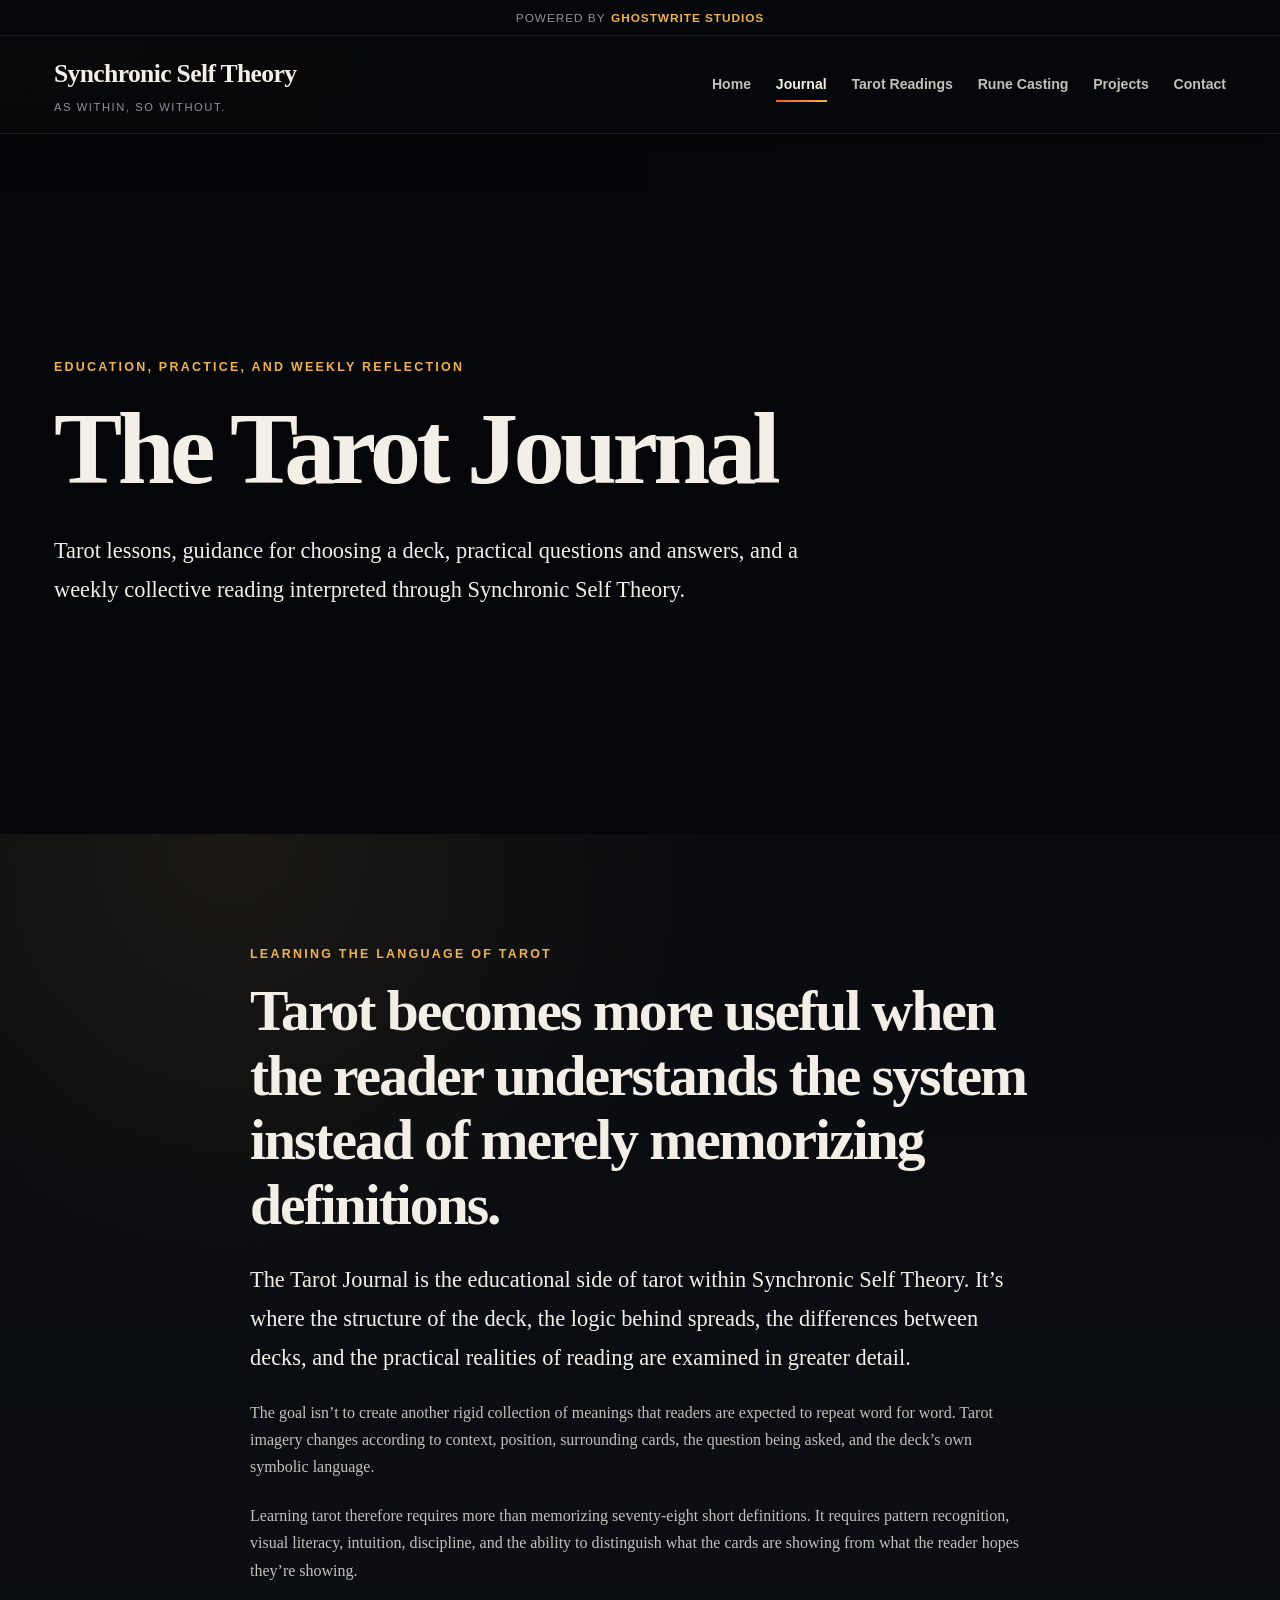
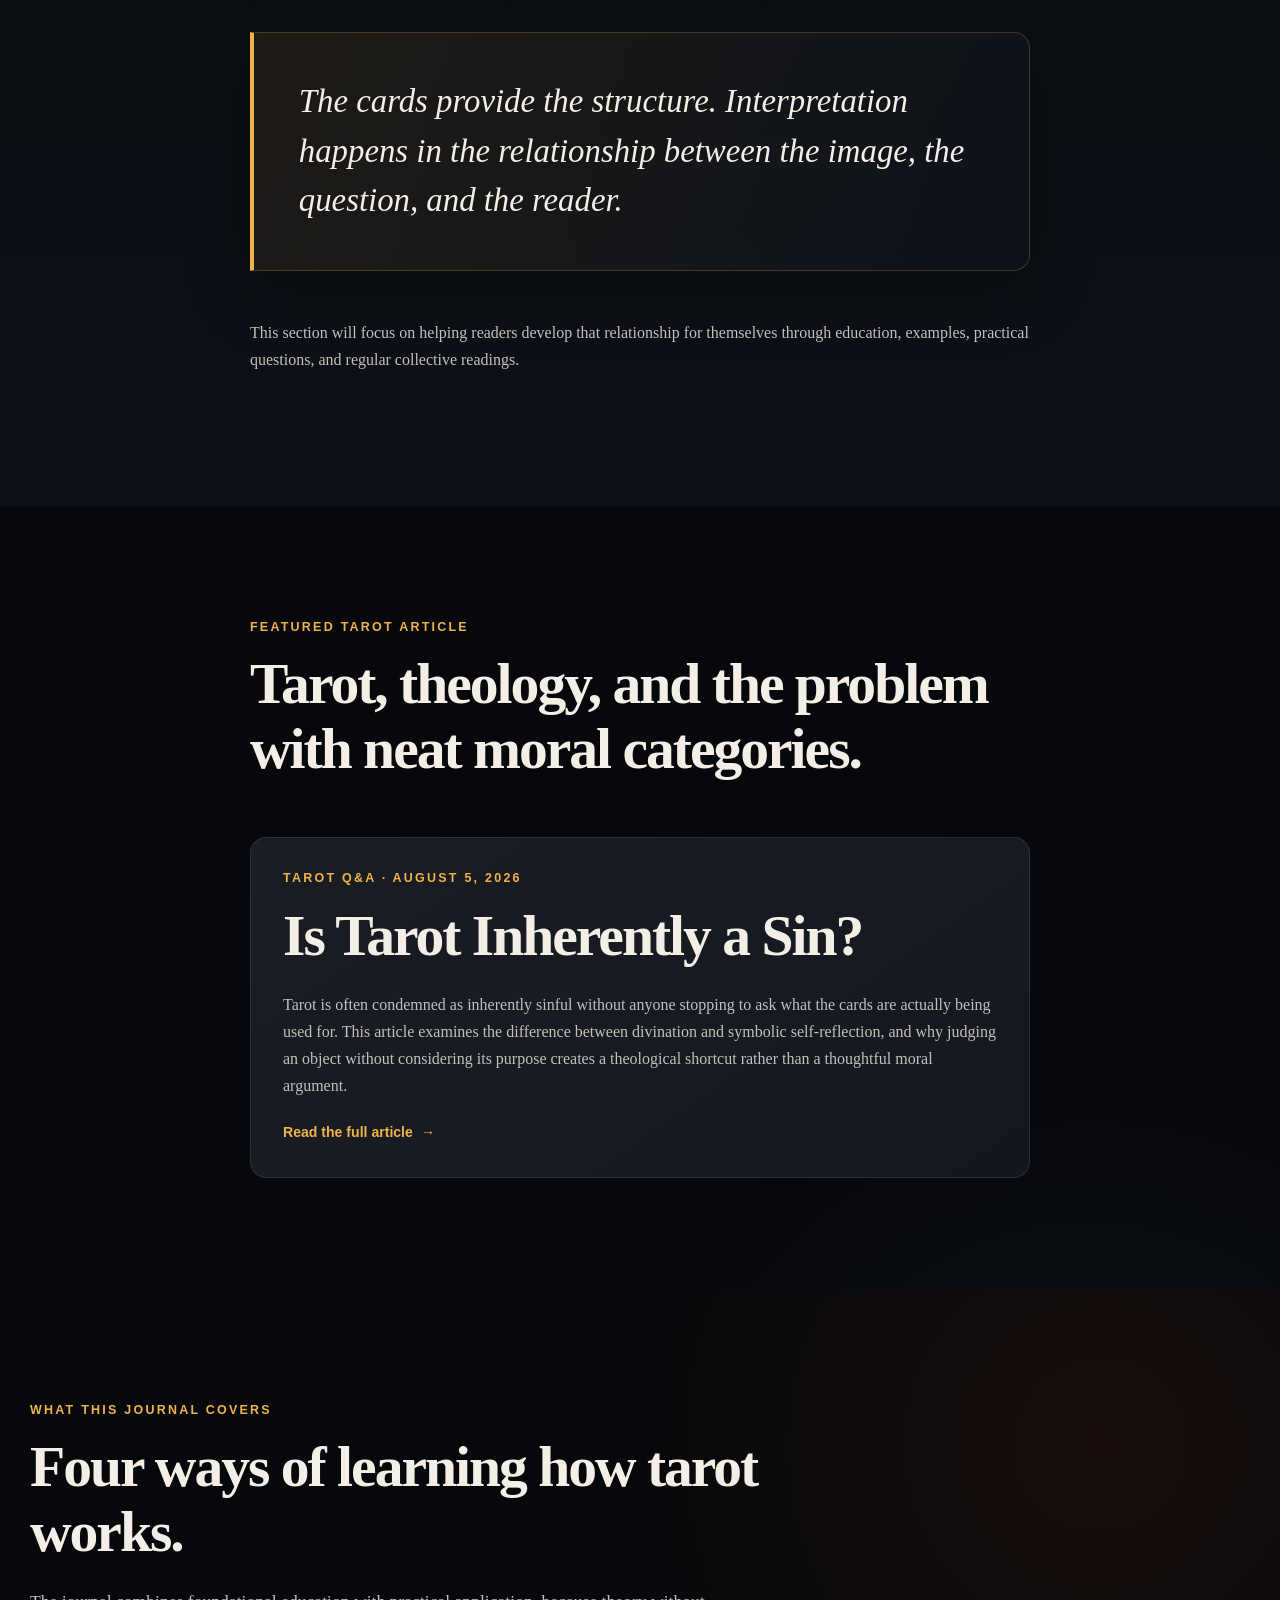
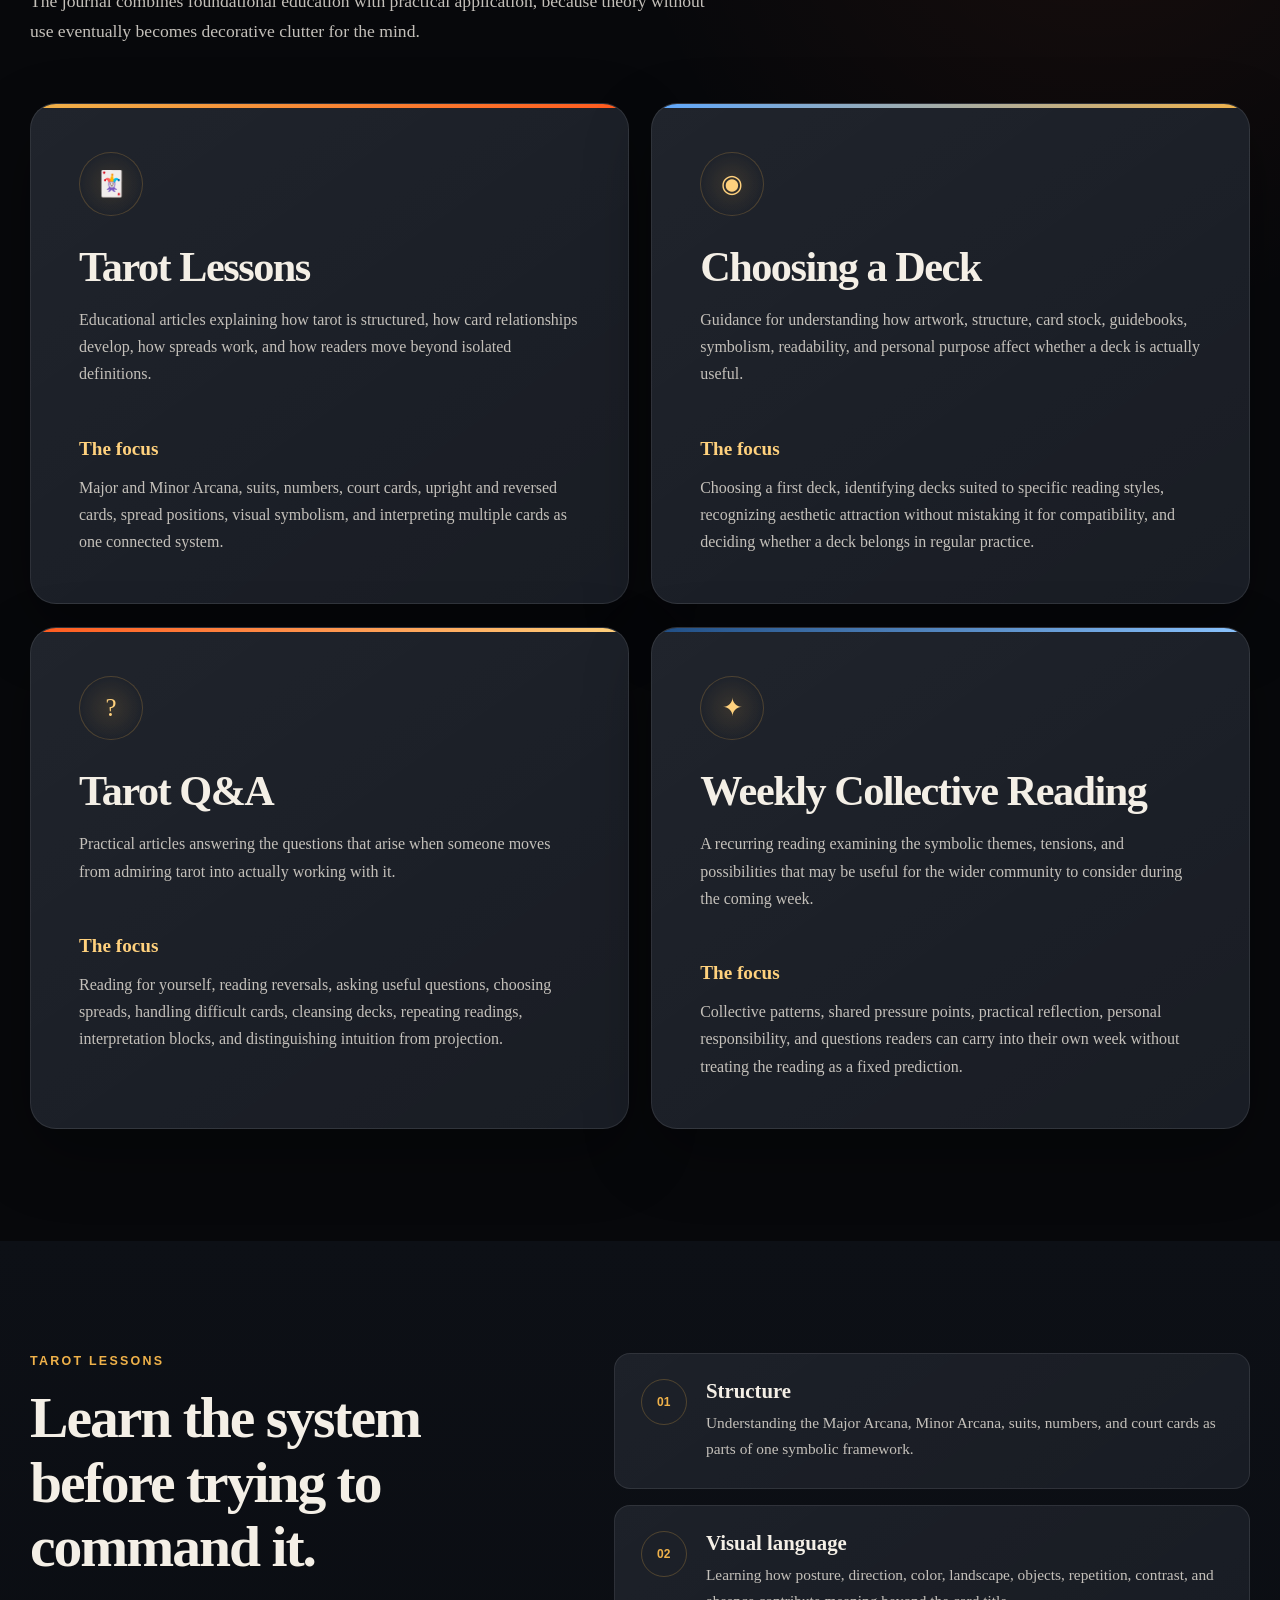
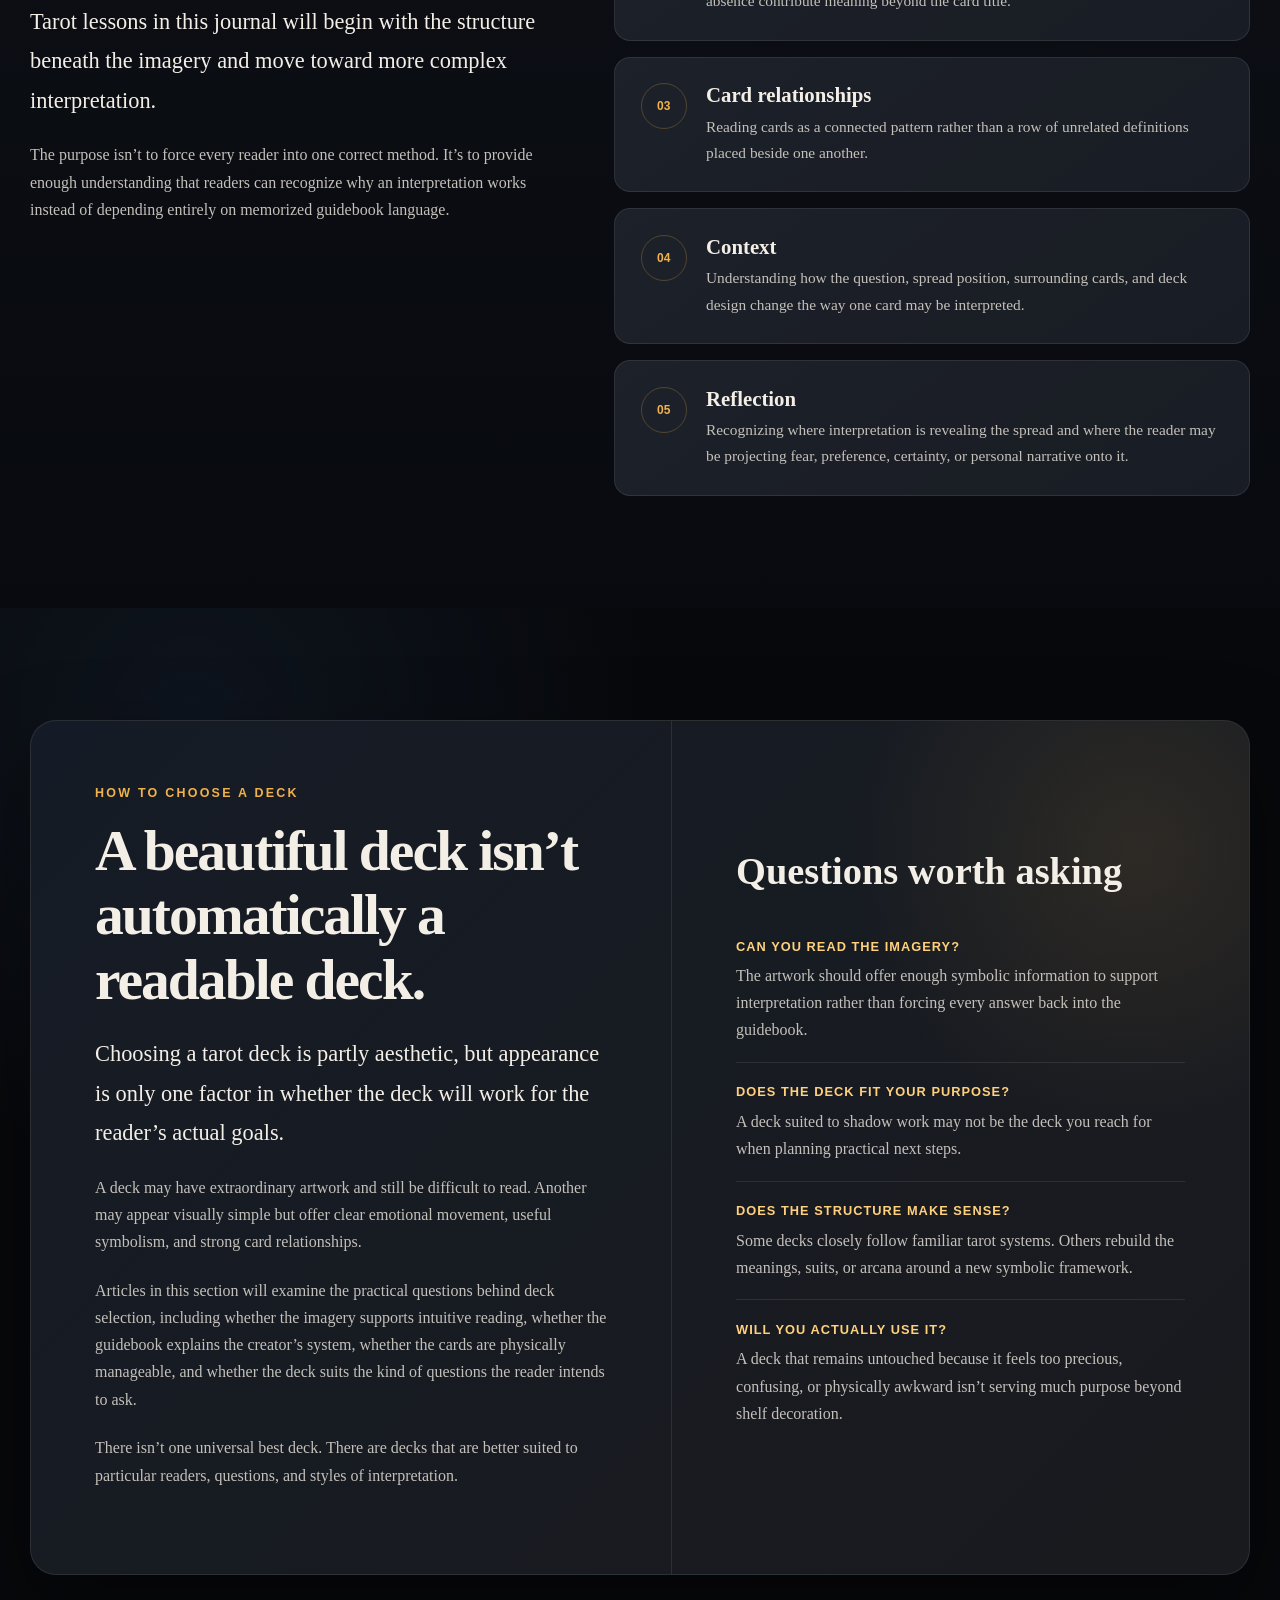
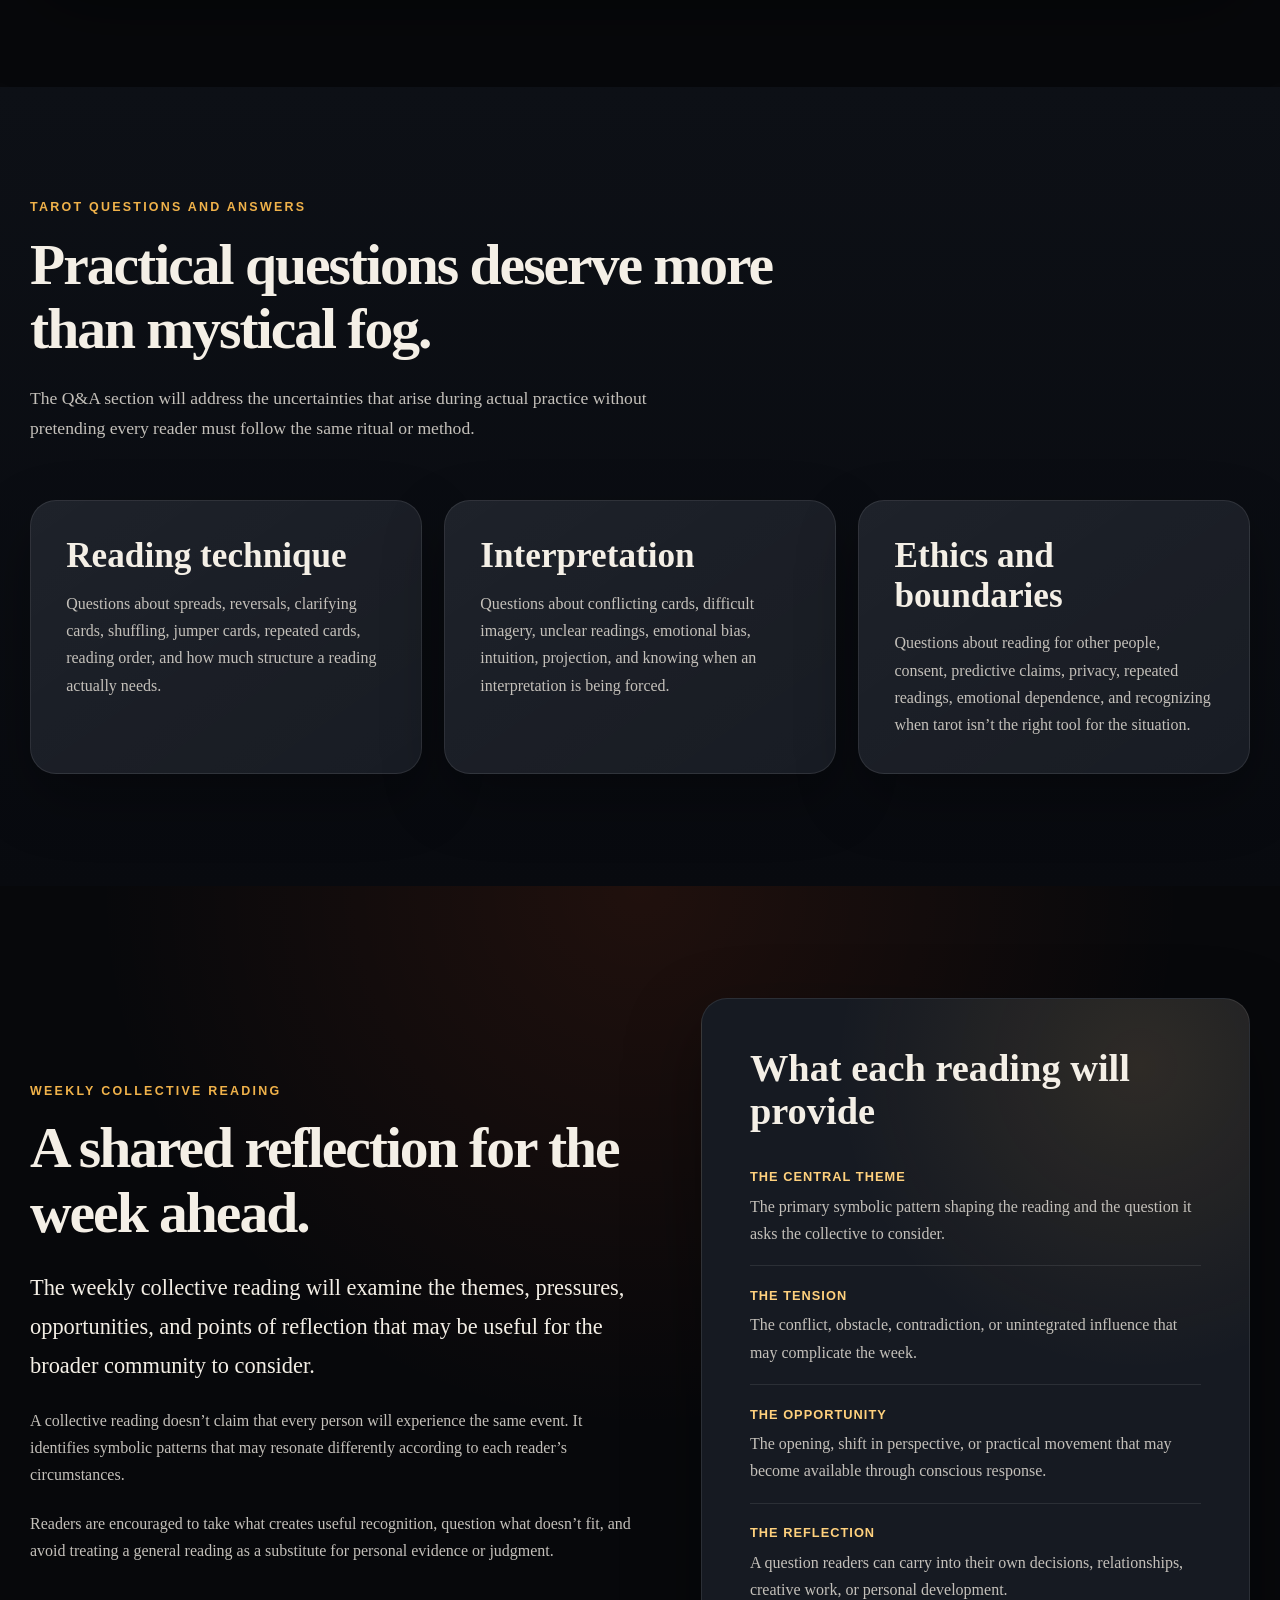
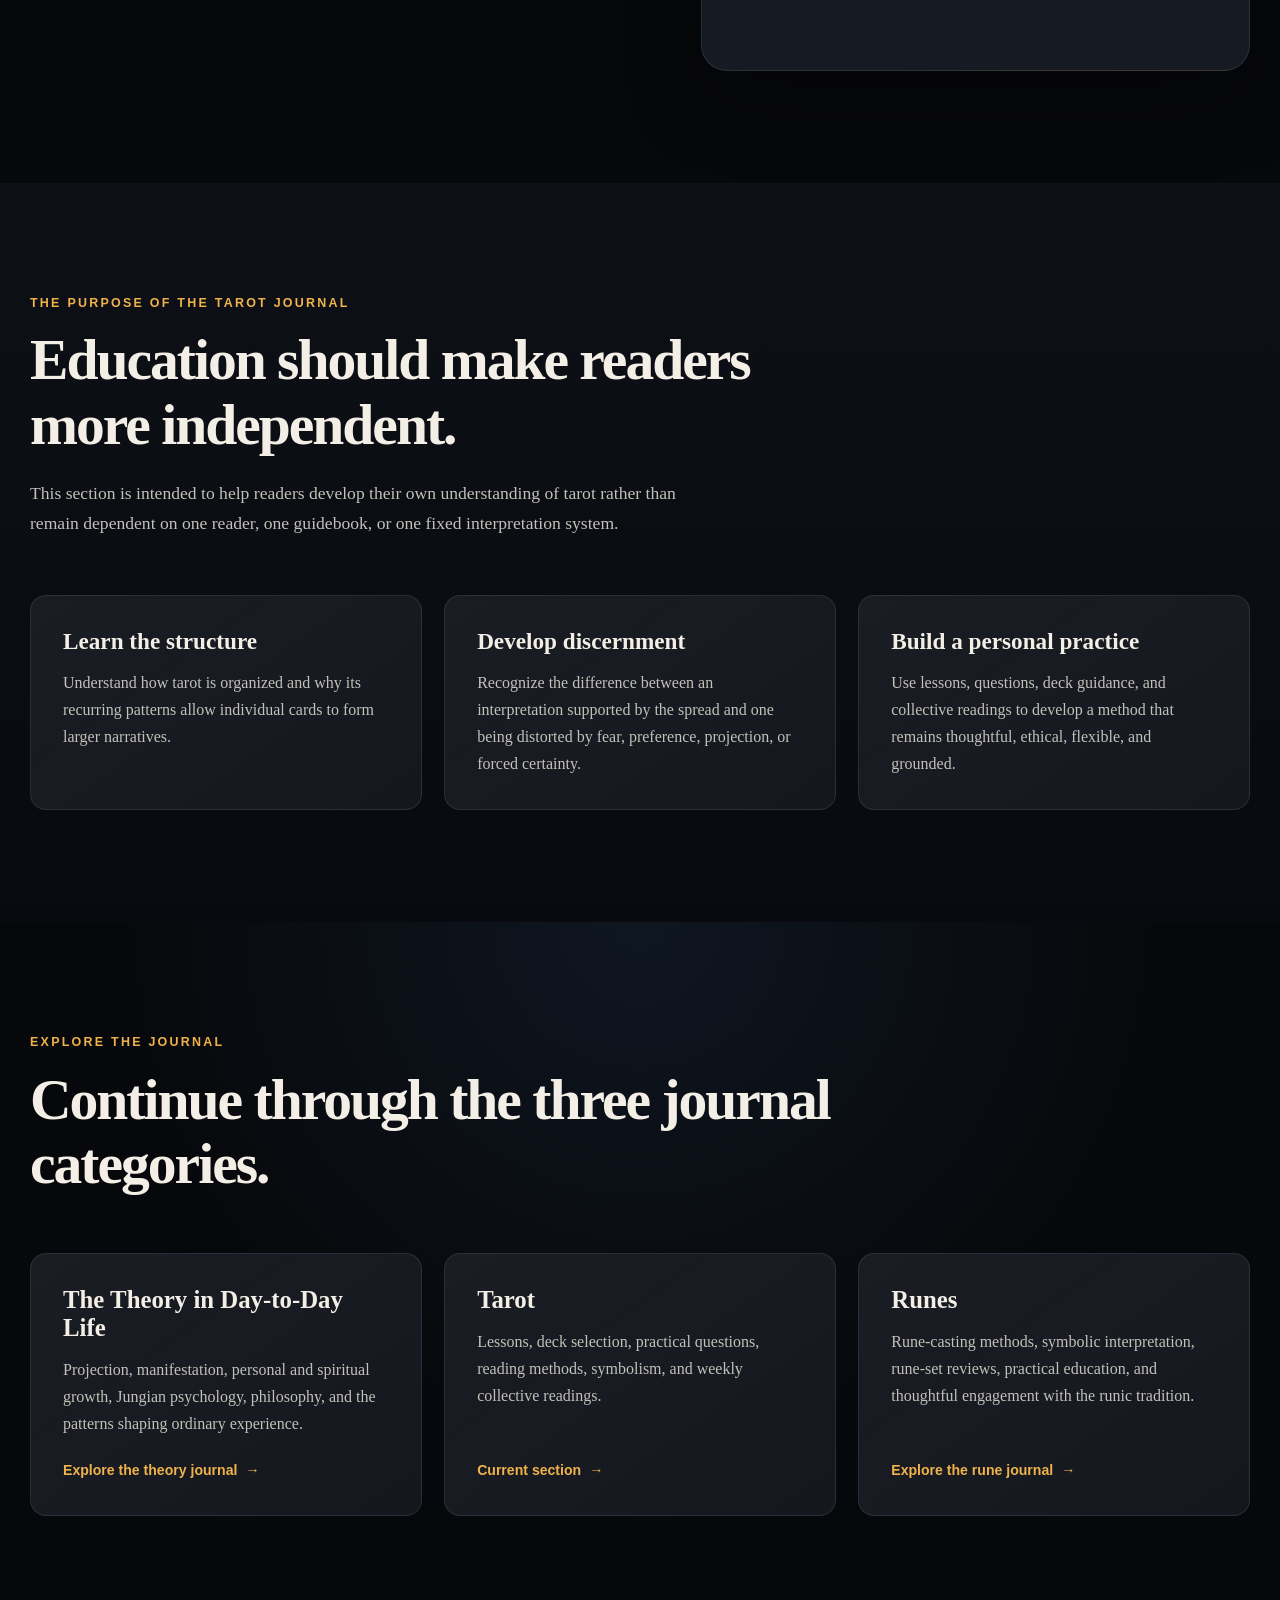
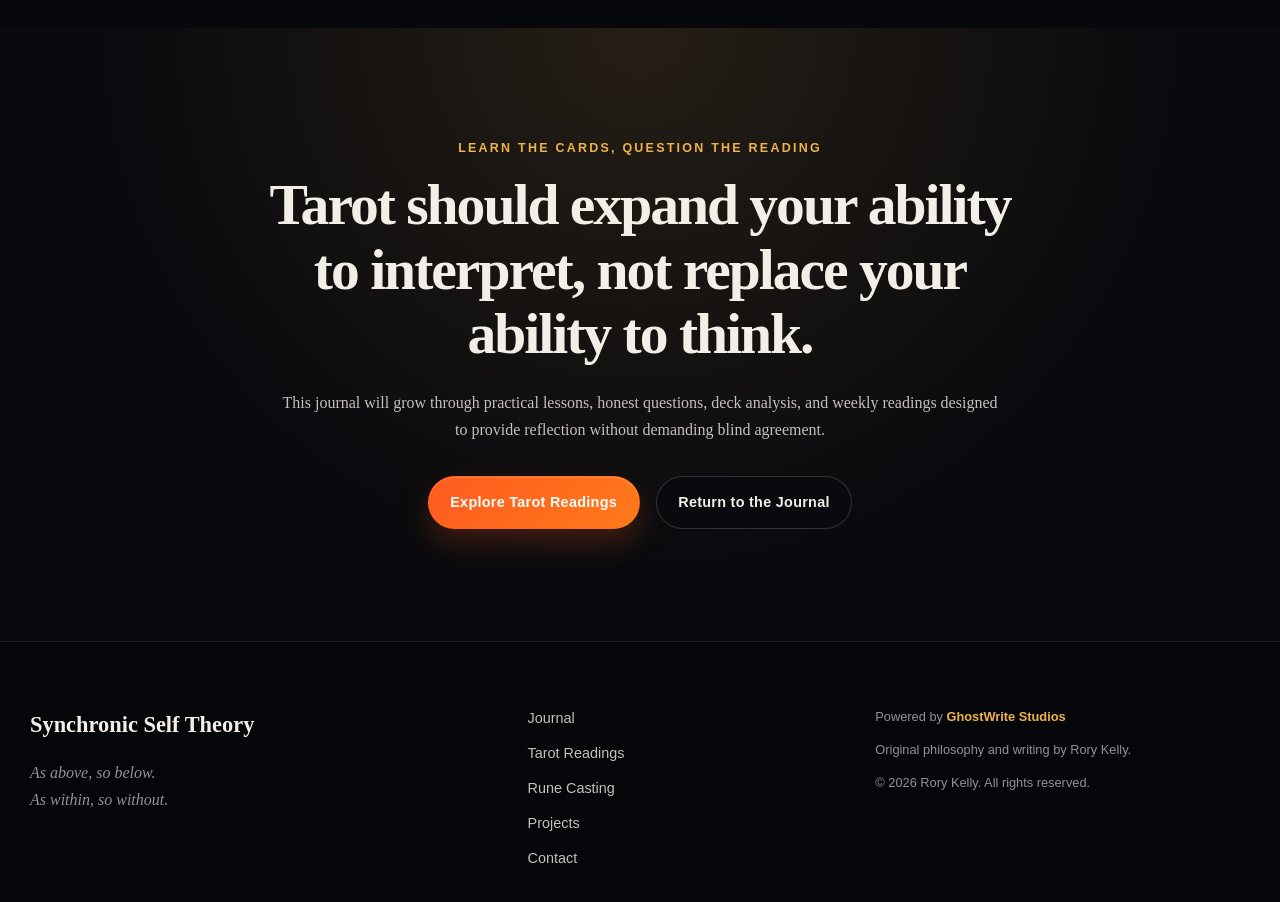
==== commit 8ea44708: "Add tarot sin article and journal feature card" ====
--- a/pages/journal/tarot.html
+++ b/pages/journal/tarot.html
@@ -931,6 +931,59 @@
     </section>
 
 
+        <!-- ======================================================
+         FEATURED TAROT ARTICLE
+         ====================================================== -->
+
+    <section class="section">
+
+      <div class="section-inner narrow">
+
+        <div class="section-heading">
+
+          <p class="section-label">
+            Featured Tarot Article
+          </p>
+
+          <h2>
+            Tarot, theology, and the problem with neat moral categories.
+          </h2>
+
+        </div>
+
+
+        <a
+          class="category-card"
+          href="posts/tarot-sin.html"
+        >
+
+          <p class="section-label">
+            Tarot Q&amp;A · August 5, 2026
+          </p>
+
+          <h2>
+            Is Tarot Inherently a Sin?
+          </h2>
+
+          <p>
+            Tarot is often condemned as inherently sinful without anyone
+            stopping to ask what the cards are actually being used for.
+            This article examines the difference between divination and
+            symbolic self-reflection, and why judging an object without
+            considering its purpose creates a theological shortcut rather
+            than a thoughtful moral argument.
+          </p>
+
+          <span class="category-link">
+            Read the full article
+            <span aria-hidden="true">→</span>
+          </span>
+
+        </a>
+
+      </div>
+
+    </section>
     <!-- ======================================================
          COVERAGE
          ====================================================== -->
